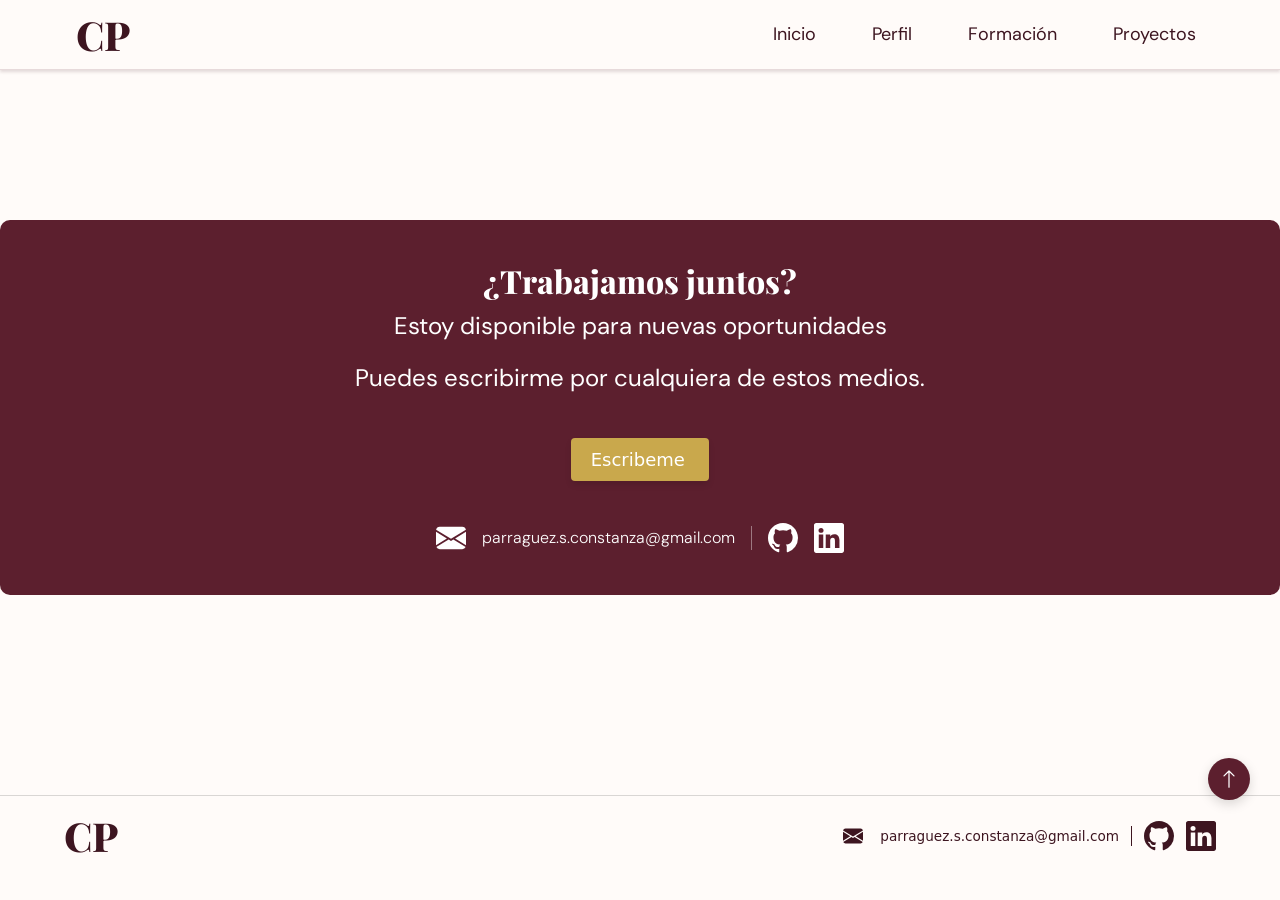
==== formacion.html @ 946367bc "sobre mi" ====
<!DOCTYPE html>
<html lang="es">
<head>
    <meta charset="UTF-8">
    <meta name="viewport" content="width=device-width, initial-scale=1.0">
    <title>Portafolio-CP</title>
    <link href="https://cdn.jsdelivr.net/npm/bootstrap@5.3.8/dist/css/bootstrap.min.css" rel="stylesheet" integrity="sha384-sRIl4kxILFvY47J16cr9ZwB07vP4J8+LH7qKQnuqkuIAvNWLzeN8tE5YBujZqJLB" crossorigin="anonymous">
    <link rel="preconnect" href="https://fonts.googleapis.com">
    <link rel="preconnect" href="https://fonts.gstatic.com" crossorigin>
    <link href="https://fonts.googleapis.com/css2?family=DM+Sans:ital,opsz,wght@0,9..40,100..1000;1,9..40,100..1000&family=Playfair+Display:ital,wght@0,400..900;1,400..900&display=swap" rel="stylesheet">
    <link rel="stylesheet" href="assets/scss/mi-estilo.css">
</head>
<body>
    <header>
        <nav class="navbar navbar-expand-lg">
            <div class="container-fluid">
                <a class="navbar-brand logo" href="#">CP</a>
                <button class="navbar-toggler" type="button" data-bs-toggle="collapse" data-bs-target="#navbarNav" aria-controls="navbarNav" aria-expanded="false" aria-label="Toggle navigation">
                <span class="navbar-toggler-icon"></span>
                </button>
                <div class="collapse navbar-collapse" id="navbarNav">
                <ul class="navbar-nav ms-auto">
                    <li class="nav-item">
                    <a class="nav-link active" aria-current="page" href="index.html">Inicio</a>
                    </li>
                    <li class="nav-item">
                    <a class="nav-link" href="perfil.html">Perfil</a>
                    </li>
                    <li class="nav-item">
                    <a class="nav-link" href="formacion.html">Formación</a>
                    </li>
                    <li class="nav-item">
                    <a class="nav-link"  href="proyectos.html" >Proyectos</a>
                    </li>
                </ul>
                </div>
            </div>
            </nav>
    </header>
    <body>
        <div class="contendor-contacto diferente-contenido ">
            <h2>¿Trabajamos juntos?</h2>
            <p>Estoy disponible para nuevas oportunidades</p>
            <p>Puedes escribirme por cualquiera de estos medios.</p>
            <div class="d-flex justify-content-center titulo-contenido">
                <button class="btn-contacto">
                            Escribeme
                    <div class="btn-particulas__container"></div>
                </button>
            </div>
            <div class="info-contacto titulo-contenido">
                <svg xmlns="http://www.w3.org/2000/svg" width="30" height="30" fill="currentColor" class="bi bi-envelope-fill" viewBox="0 0 16 16">
                    <path d="M.05 3.555A2 2 0 0 1 2 2h12a2 2 0 0 1 1.95 1.555L8 8.414zM0 4.697v7.104l5.803-3.558zM6.761 8.83l-6.57 4.027A2 2 0 0 0 2 14h12a2 2 0 0 0 1.808-1.144l-6.57-4.027L8 9.586zm3.436-.586L16 11.801V4.697z"/>
                </svg>
                <p>parraguez.s.constanza@gmail.com</p>
                <div class="separador"></div>
                <svg xmlns="http://www.w3.org/2000/svg" width="30" height="30" fill="currentColor" class="bi bi-github" viewBox="0 0 16 16">
                    <path d="M8 0C3.58 0 0 3.58 0 8c0 3.54 2.29 6.53 5.47 7.59.4.07.55-.17.55-.38 0-.19-.01-.82-.01-1.49-2.01.37-2.53-.49-2.69-.94-.09-.23-.48-.94-.82-1.13-.28-.15-.68-.52-.01-.53.63-.01 1.08.58 1.23.82.72 1.21 1.87.87 2.33.66.07-.52.28-.87.51-1.07-1.78-.2-3.64-.89-3.64-3.95 0-.87.31-1.59.82-2.15-.08-.2-.36-1.02.08-2.12 0 0 .67-.21 2.2.82.64-.18 1.32-.27 2-.27s1.36.09 2 .27c1.53-1.04 2.2-.82 2.2-.82.44 1.1.16 1.92.08 2.12.51.56.82 1.27.82 2.15 0 3.07-1.87 3.75-3.65 3.95.29.25.54.73.54 1.48 0 1.07-.01 1.93-.01 2.2 0 .21.15.46.55.38A8.01 8.01 0 0 0 16 8c0-4.42-3.58-8-8-8"/>
                </svg>
                <svg xmlns="http://www.w3.org/2000/svg" width="30" height="30" fill="currentColor" class="bi bi-linkedin" viewBox="0 0 16 16">
                    <path d="M0 1.146C0 .513.526 0 1.175 0h13.65C15.474 0 16 .513 16 1.146v13.708c0 .633-.526 1.146-1.175 1.146H1.175C.526 16 0 15.487 0 14.854zm4.943 12.248V6.169H2.542v7.225zm-1.2-8.212c.837 0 1.358-.554 1.358-1.248-.015-.709-.52-1.248-1.342-1.248S2.4 3.226 2.4 3.934c0 .694.521 1.248 1.327 1.248zm4.908 8.212V9.359c0-.216.016-.432.08-.586.173-.431.568-.878 1.232-.878.869 0 1.216.662 1.216 1.634v3.865h2.401V9.25c0-2.22-1.184-3.252-2.764-3.252-1.274 0-1.845.7-2.165 1.193v.025h-.016l.016-.025V6.169h-2.4c.03.678 0 7.225 0 7.225z"/>
                </svg>
            </div>
         </div>
    </body>
    <footer class="footer separador-footer">
        <div class="footer-inner">
            <span class="footer-logo">CP</span>
            <div class="footer-contacto">
                <svg xmlns="http://www.w3.org/2000/svg" width="30" height="20" fill="currentColor" class="bi bi-envelope-fill" viewBox="0 0 16 16">
                    <path d="M.05 3.555A2 2 0 0 1 2 2h12a2 2 0 0 1 1.95 1.555L8 8.414zM0 4.697v7.104l5.803-3.558zM6.761 8.83l-6.57 4.027A2 2 0 0 0 2 14h12a2 2 0 0 0 1.808-1.144l-6.57-4.027L8 9.586zm3.436-.586L16 11.801V4.697z"/>
                </svg>
                <span>parraguez.s.constanza@gmail.com</span>

                <div class="separador"></div>

                <svg xmlns="http://www.w3.org/2000/svg" width="30" height="30" fill="currentColor" class="bi bi-github" viewBox="0 0 16 16">
                    <path d="M8 0C3.58 0 0 3.58 0 8c0 3.54 2.29 6.53 5.47 7.59.4.07.55-.17.55-.38 0-.19-.01-.82-.01-1.49-2.01.37-2.53-.49-2.69-.94-.09-.23-.48-.94-.82-1.13-.28-.15-.68-.52-.01-.53.63-.01 1.08.58 1.23.82.72 1.21 1.87.87 2.33.66.07-.52.28-.87.51-1.07-1.78-.2-3.64-.89-3.64-3.95 0-.87.31-1.59.82-2.15-.08-.2-.36-1.02.08-2.12 0 0 .67-.21 2.2.82.64-.18 1.32-.27 2-.27s1.36.09 2 .27c1.53-1.04 2.2-.82 2.2-.82.44 1.1.16 1.92.08 2.12.51.56.82 1.27.82 2.15 0 3.07-1.87 3.75-3.65 3.95.29.25.54.73.54 1.48 0 1.07-.01 1.93-.01 2.2 0 .21.15.46.55.38A8.01 8.01 0 0 0 16 8c0-4.42-3.58-8-8-8"/>
                </svg>
                <svg xmlns="http://www.w3.org/2000/svg" width="30" height="30" fill="currentColor" class="bi bi-linkedin" viewBox="0 0 16 16">
                    <path d="M0 1.146C0 .513.526 0 1.175 0h13.65C15.474 0 16 .513 16 1.146v13.708c0 .633-.526 1.146-1.175 1.146H1.175C.526 16 0 15.487 0 14.854zm4.943 12.248V6.169H2.542v7.225zm-1.2-8.212c.837 0 1.358-.554 1.358-1.248-.015-.709-.52-1.248-1.342-1.248S2.4 3.226 2.4 3.934c0 .694.521 1.248 1.327 1.248zm4.908 8.212V9.359c0-.216.016-.432.08-.586.173-.431.568-.878 1.232-.878.869 0 1.216.662 1.216 1.634v3.865h2.401V9.25c0-2.22-1.184-3.252-2.764-3.252-1.274 0-1.845.7-2.165 1.193v.025h-.016l.016-.025V6.169h-2.4c.03.678 0 7.225 0 7.225z"/>
                </svg>
            </div>
        </div>
    </footer>

    <!-- Botón volver arriba -->
    <button class="btn-top" onclick="window.scrollTo({ top: 0, behavior: 'smooth' })">
    <svg xmlns="http://www.w3.org/2000/svg" width="20" height="20" fill="currentColor" viewBox="0 0 16 16">
        <path fill-rule="evenodd" d="M8 15a.5.5 0 0 0 .5-.5V2.707l3.146 3.147a.5.5 0 0 0 .708-.708l-4-4a.5.5 0 0 0-.708 0l-4 4a.5.5 0 1 0 .708.708L7.5 2.707V14.5a.5.5 0 0 0 .5.5"/>
    </svg>
    </button>

    <script src="https://cdn.jsdelivr.net/npm/bootstrap@5.3.8/dist/js/bootstrap.bundle.min.js" integrity="sha384-FKyoEForCGlyvwx9Hj09JcYn3nv7wiPVlz7YYwJrWVcXK/BmnVDxM+D2scQbITxI" crossorigin="anonymous"></script>
    <script src="assets/js/script.js"></script>
</body>
</html>
---- assets/scss/mi-estilo.css ----
@charset "UTF-8";
body h1 {
  font-family: "Playfair Display", serif;
  font-size: 3rem;
  font-weight: 800;
}
body h2 {
  font-family: "Playfair Display", serif;
  font-size: 2rem;
  font-weight: 800;
  color: #0F0508;
}
body h3 {
  font-family: "Playfair Display", serif;
  font-size: 1.5rem;
  font-weight: 700;
  color: #0F0508;
}
body h4 {
  font-family: "Playfair Display", serif;
}
body p {
  font-family: "DM Sans", sans-serif;
  font-size: 1.25rem;
}

.banner {
  position: relative;
  display: block;
  text-align: center;
  color: #ffffff;
}
.banner #particles-js {
  position: absolute;
  width: 100%;
  height: 100%;
  top: 0;
  left: 0;
  background-color: #7B2D3E;
  background-image: url("https://photos-1.dropbox.com/t/2/AAASMutjwTgvYviXGEbHTehWuZUw3AwZ26GBMXFl77QvdQ/12/48457171/jpeg/32x32/1/_/1/2/EstilismoPortada-OK-1800x916.jpg/EMTeyMMEGNaBDCACKAI/LKkJ_TXo8iVpcCsX4gg6ONkUptujcBWaMJ8uDo1VPYA?size=2048x1536&size_mode=3");
  background-repeat: no-repeat;
  background-size: 80%;
  background-position: 50% 50%;
  z-index: 0;
}
.banner .banner-content {
  position: relative;
  z-index: 1;
  padding: 90px 0;
}
.banner .banner-content .bajada-de-titulo {
  font-size: 36px;
}

ul, li {
  list-style: none;
}

.flow_banner {
  display: flex;
  overflow: hidden;
  margin: 0 auto;
  background: #5C1F2E;
}
.flow_banner .list {
  display: flex;
  align-items: center;
  height: 45px;
  margin: 0;
  padding: 0;
}
.flow_banner .list > li {
  white-space: nowrap;
  color: #fff;
  padding: 0 75px;
  margin: 0;
  line-height: 1;
  display: flex;
  align-items: center;
  font-size: 18px;
  font-family: "DM Sans", sans-serif;
  font-weight: 500;
}

@keyframes flowRolling {
  0% {
    transform: translateX(0);
  }
  100% {
    transform: translateX(-100%);
  }
}
@media (max-width: 1280px) {
  .flow_banner .list > li {
    font-size: 16px;
    padding: 10px;
  }
}
@media (max-width: 767px) {
  .flow_banner .list > li {
    font-size: 14px;
    padding: 5px;
  }
}
.botones-banner {
  display: flex;
  justify-content: center;
  gap: 16px;
}
.botones-banner .btn-solido {
  background-color: #C9A84C;
  color: #3D1520;
  font-family: "DM Sans", sans-serif;
  font-size: 18px;
  font-weight: 500;
  border-radius: 4px;
  padding: 8px 20px;
  border: none;
}
.botones-banner .btn-outline {
  background-color: transparent;
  color: #EDD9A3;
  font-family: "DM Sans", sans-serif;
  font-size: 18px;
  font-weight: 500;
  border-radius: 4px;
  padding: 8px 20px;
  border: 2px solid #EDD9A3;
}

.info-banner {
  display: flex;
  justify-content: center;
  gap: 20px;
  margin-top: 45px;
}

.margen {
  margin: 0 auto;
  width: 90%;
}

.proyecto-destacado {
  margin: 0 auto;
  width: 90%;
}
.proyecto-destacado .laptop-wrapper {
  position: relative;
  width: 100%;
}
.proyecto-destacado .laptop-wrapper .laptop-img {
  width: 100%;
  display: block;
}
.proyecto-destacado .laptop-wrapper .proyecto-img {
  position: absolute;
  top: 10%;
  left: 14%;
  width: 75%;
  height: 80%;
  -o-object-fit: cover;
     object-fit: cover;
  -o-object-position: top;
     object-position: top;
}

.tecno-tags-home {
  display: flex;
  flex-wrap: wrap;
  gap: 10px;
  margin-top: 16px;
}
.tecno-tags-home .tag {
  padding: 5px 10px;
  border-radius: 10px;
  background: #E1C8BA;
  color: #000000;
  font-size: 16px;
  font-family: "DM Sans", sans-serif;
  font-weight: 400;
}

.timeline-cards {
  display: flex;
  gap: 24px;
}

.timeline-cards {
  display: flex;
  gap: 10px;
}

.timeline-card {
  position: relative;
  flex: 1;
  border-radius: 12px;
  overflow: hidden;
  cursor: pointer;
  min-height: 300px;
}
.timeline-card img {
  position: absolute;
  inset: 0;
  width: 100%;
  height: 100%;
  -o-object-fit: cover;
     object-fit: cover;
  -o-object-position: top;
     object-position: top;
  transition: transform 0.4s ease;
}
.timeline-card::before {
  content: "";
  position: absolute;
  inset: 0;
  background: rgba(0, 0, 0, 0.79);
  transition: background 0.4s ease;
  z-index: 1;
}
.timeline-card .card-contenido {
  position: absolute;
  inset: 0;
  z-index: 2;
  color: #fff;
  display: flex;
  flex-direction: column;
  align-items: center;
  justify-content: center;
  padding: 20px;
  text-align: center;
}
.timeline-card .card-contenido h3 {
  font-size: 28px;
  color: #fff !important;
  margin: 0 0 8px;
  opacity: 1;
  transform: translateY(0);
  transition: opacity 0.4s ease, transform 0.4s ease;
}
.timeline-card .card-contenido p {
  font-size: 16px;
  opacity: 0;
  transform: translateY(10px);
  transition: opacity 0.4s ease 0.1s, transform 0.4s ease 0.1s;
  margin: 0;
}
.timeline-card .card-año {
  position: absolute;
  z-index: 2;
  font-size: 32px;
  font-weight: 600;
  color: #fff;
  bottom: 20px;
  left: 20px;
  transition: all 0.4s ease;
}
.timeline-card:hover img {
  transform: scale(1.05);
}
.timeline-card:hover::before {
  background: linear-gradient(to top, rgba(0, 0, 0, 0.85) 30%, rgba(0, 0, 0, 0.4) 50%, rgba(0, 0, 0, 0.1) 100%);
}
.timeline-card:hover .card-año {
  bottom: auto;
  top: 16px;
  right: 20px;
  left: auto;
  font-size: 2.5rem;
}
.timeline-card:hover .card-contenido {
  justify-content: flex-end;
  align-items: flex-start;
  text-align: left;
  padding-bottom: 20px;
}
.timeline-card:hover .card-contenido h3 {
  opacity: 1;
  transform: translateY(0);
}
.timeline-card:hover .card-contenido p {
  opacity: 1;
  transform: translateY(0);
}

.timeline-flecha {
  display: flex;
  align-items: center;
  font-size: 3rem;
  color: #5C1F2E;
  flex-shrink: 0;
}

.contendor-contacto {
  background-color: #5C1F2E;
  display: block;
  justify-content: center;
  text-align: center;
  color: #fff !important;
  padding: 42px 0;
  border-radius: 10px;
}
.contendor-contacto h2 {
  color: #fff !important;
}
.contendor-contacto p {
  font-size: 24px;
}
.contendor-contacto .info-contacto {
  display: flex;
  justify-content: center;
  align-items: center;
  gap: 16px;
}
.contendor-contacto .info-contacto p {
  font-size: 16px;
  font-weight: 300;
  margin: 0;
}
.contendor-contacto .info-contacto svg {
  cursor: pointer;
  transition: opacity 0.2s ease;
}
.contendor-contacto .info-contacto svg:hover {
  opacity: 0.7;
}
.contendor-contacto .info-contacto .separador {
  width: 1px;
  height: 24px;
  background-color: rgba(255, 255, 255, 0.4);
}

.foto-perfil {
  width: 100%;
  max-width: 303px;
  height: auto;
  aspect-ratio: 303/404;
  -o-object-fit: cover;
     object-fit: cover;
  -o-object-position: center;
     object-position: center;
  border-radius: 6px;
  box-shadow: 0 4px 12px rgba(61, 21, 32, 0.25);
  margin-left: 35px;
}

.iconos {
  display: flex;
  justify-content: center;
  align-items: center;
  margin-top: 10px;
  gap: 25px;
}

body {
  padding: 0;
  box-sizing: border-box;
  margin: 0;
  background-color: #FFFBF9;
}

.diferente-contenido {
  margin-top: 9.375rem;
}

.mismo-contenido {
  margin-top: 3.75rem;
}

.titulo-contenido {
  margin-top: 2.625rem;
}

.separador-navbar {
  margin-top: 6.25rem;
}

.separador-footer {
  margin-top: 12.5rem;
}

header {
  margin: 0;
  width: 100%;
}
header .navbar {
  height: 70px;
  border-bottom: 0.5px solid rgba(92, 31, 46, 0.15);
  padding: 0 5%;
  box-shadow: 0 2px 3px rgba(61, 21, 32, 0.15);
}
header .navbar .navbar-nav {
  gap: 40px;
  background-color: #FFFBF9;
}
header .navbar .navbar-nav .nav-link {
  font-family: "DM Sans", sans-serif;
  font-size: 18px;
  font-weight: 400;
  color: #3D1520;
}

.logo {
  font-family: "Playfair Display", serif;
  font-size: 2.5rem;
  font-weight: 800;
  color: #3D1520;
}

.btn-particulas {
  font-size: 18px;
  font-weight: 500;
  border: none;
  cursor: pointer;
  padding: 8px 20px;
  display: flex;
  align-items: center;
  gap: 0.25em;
  white-space: nowrap;
  border-radius: 4px;
  background-color: #7B2D3E;
  color: #ffffff;
  position: relative;
  overflow: hidden;
  box-shadow: 0 4px 6px rgba(0, 0, 0, 0.1);
  transition: background-color 0.25s, transform 0.25s;
}
.btn-particulas:hover, .btn-particulas:focus {
  background-color: #C9A84C;
  color: #3D1520;
  font-weight: 600;
  transform: scale(1.05);
}
.btn-particulas .btn-particulas__particle {
  position: absolute;
  width: 3px;
  height: 3px;
  background-color: #fff;
  border-radius: 50%;
  opacity: 0;
  animation: btnParticulasAnim 1s linear infinite;
}
.btn-particulas:hover .btn-particulas__particle, .btn-particulas:focus .btn-particulas__particle {
  animation-play-state: running;
}

.btn-contacto {
  font-size: 18px;
  font-weight: 500;
  border: none;
  cursor: pointer;
  padding: 8px 20px;
  display: flex;
  align-items: center;
  gap: 0.25em;
  white-space: nowrap;
  border-radius: 4px;
  background-color: #C9A84C;
  color: #ffffff;
  position: relative;
  overflow: hidden;
  box-shadow: 0 4px 6px rgba(0, 0, 0, 0.1);
  transition: background-color 0.25s, transform 0.25s;
}
.btn-contacto:hover, .btn-contacto:focus {
  background-color: #7B2D3E;
  color: #3D1520;
  font-weight: 600;
  transform: scale(1.05);
}
.btn-contacto .btn-particulas__particle {
  position: absolute;
  width: 3px;
  height: 3px;
  background-color: #fff;
  border-radius: 50%;
  opacity: 0;
  animation: btnParticulasAnim 1s linear infinite;
}
.btn-contacto:hover .btn-particulas__particle, .btn-contacto:focus .btn-particulas__particle {
  animation-play-state: running;
}

@keyframes btnParticulasAnim {
  0% {
    transform: scale(0);
    opacity: 1;
  }
  100% {
    transform: scale(1.5);
    opacity: 0;
  }
}
.footer {
  border-top: 1px solid rgba(0, 0, 0, 0.15);
  padding: 10px 5%;
}
.footer .footer-inner {
  display: flex;
  justify-content: space-between;
  align-items: center;
}
.footer .footer-logo {
  font-family: "Playfair Display", serif;
  font-size: 2.5rem;
  font-weight: 800;
  color: #3D1520;
}
.footer .footer-contacto {
  display: flex;
  align-items: center;
  gap: 12px;
  font-size: 0.85rem;
  color: #3D1520;
}
.footer .footer-contacto .separador {
  width: 1px;
  height: 20px;
  background-color: #3D1520;
}
.footer .footer-contacto svg {
  cursor: pointer;
  transition: opacity 0.2s ease;
}
.footer .footer-contacto svg:hover {
  opacity: 0.6;
}

.btn-top {
  position: fixed;
  bottom: 100px;
  right: 30px;
  width: 42px;
  height: 42px;
  border-radius: 50%;
  border: none;
  background-color: #5C1F2E;
  color: #fff;
  display: flex;
  align-items: center;
  justify-content: center;
  cursor: pointer;
  box-shadow: 0 4px 12px rgba(0, 0, 0, 0.15);
  transition: transform 0.2s ease, opacity 0.2s ease;
}
.btn-top:hover {
  transform: translateY(-3px);
  opacity: 0.85;
}/*# sourceMappingURL=mi-estilo.css.map */
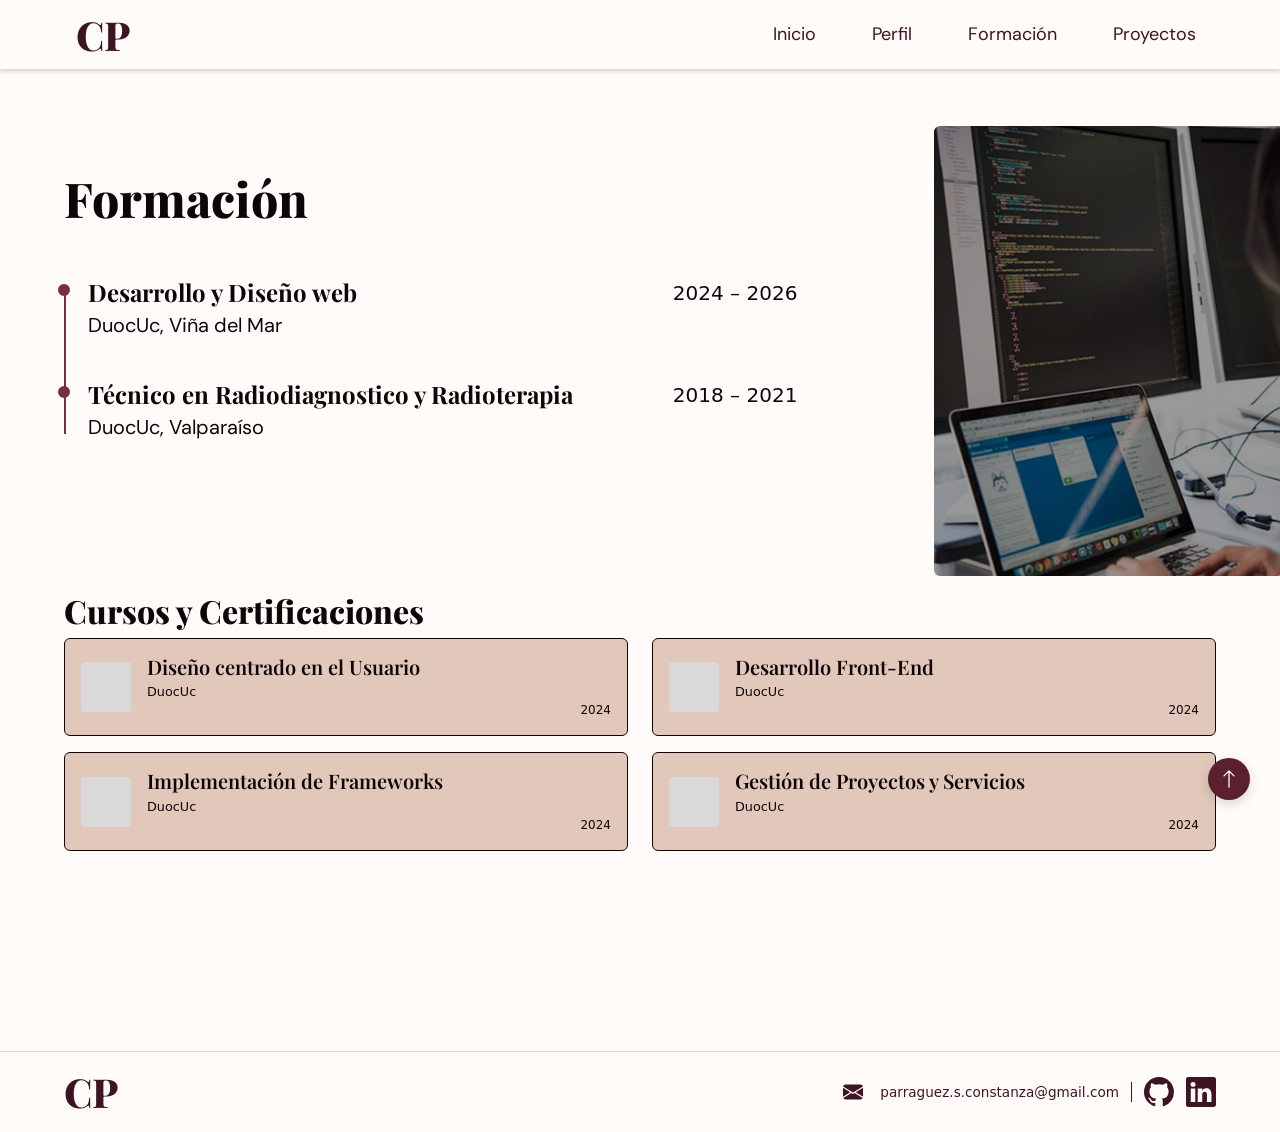
==== commit bd5661b4: "formacion" ====
--- a/formacion.html
+++ b/formacion.html
@@ -38,30 +38,94 @@
             </nav>
     </header>
     <body>
-        <div class="contendor-contacto diferente-contenido ">
-            <h2>¿Trabajamos juntos?</h2>
-            <p>Estoy disponible para nuevas oportunidades</p>
-            <p>Puedes escribirme por cualquiera de estos medios.</p>
-            <div class="d-flex justify-content-center titulo-contenido">
-                <button class="btn-contacto">
-                            Escribeme
-                    <div class="btn-particulas__container"></div>
-                </button>
+        <div class="formacion margen">
+            <h1 class="separador-navbar">Formación</h1>
+            <div class="trayectoria">
+                <div class="row ">
+                    <div class="col-7">
+                        <div class="timeline titulo-contenido">
+                            <div class="timeline__item">
+                                <span class="timeline__dot"></span>
+                                <div class="timeline__info">
+                                    <div class="timeline__left">
+                                        <h3>Desarrollo y Diseño web</h3>
+                                        <p>DuocUc, Viña del Mar</p>
+                                    </div>
+                                    <div class="col-1">
+                                        <span class="timeline__fecha">2024 – 2026</span>
+                                    </div>
+                                    
+                                </div>
+                            </div>
+                            <div class="timeline__item">
+                                <span class="timeline__dot"></span>
+                                <div class="timeline__info">
+                                    <div class="timeline__left">
+                                        <h3>Técnico en Radiodiagnostico y Radioterapia</h3>
+                                        <p>DuocUc, Valparaíso</p>
+                                    </div>
+                                    <div class="col-1">
+                                        <span class="timeline__fecha">2018 – 2021</span>
+                                    </div>
+                                    
+                                </div>
+                            </div>
+                        </div>
+                    </div>
+                    <div class="col-3">
+                        <img src="assets/img/formacion.png" alt="Formación">
+                    </div>
+                </div>
             </div>
-            <div class="info-contacto titulo-contenido">
-                <svg xmlns="http://www.w3.org/2000/svg" width="30" height="30" fill="currentColor" class="bi bi-envelope-fill" viewBox="0 0 16 16">
-                    <path d="M.05 3.555A2 2 0 0 1 2 2h12a2 2 0 0 1 1.95 1.555L8 8.414zM0 4.697v7.104l5.803-3.558zM6.761 8.83l-6.57 4.027A2 2 0 0 0 2 14h12a2 2 0 0 0 1.808-1.144l-6.57-4.027L8 9.586zm3.436-.586L16 11.801V4.697z"/>
-                </svg>
-                <p>parraguez.s.constanza@gmail.com</p>
-                <div class="separador"></div>
-                <svg xmlns="http://www.w3.org/2000/svg" width="30" height="30" fill="currentColor" class="bi bi-github" viewBox="0 0 16 16">
-                    <path d="M8 0C3.58 0 0 3.58 0 8c0 3.54 2.29 6.53 5.47 7.59.4.07.55-.17.55-.38 0-.19-.01-.82-.01-1.49-2.01.37-2.53-.49-2.69-.94-.09-.23-.48-.94-.82-1.13-.28-.15-.68-.52-.01-.53.63-.01 1.08.58 1.23.82.72 1.21 1.87.87 2.33.66.07-.52.28-.87.51-1.07-1.78-.2-3.64-.89-3.64-3.95 0-.87.31-1.59.82-2.15-.08-.2-.36-1.02.08-2.12 0 0 .67-.21 2.2.82.64-.18 1.32-.27 2-.27s1.36.09 2 .27c1.53-1.04 2.2-.82 2.2-.82.44 1.1.16 1.92.08 2.12.51.56.82 1.27.82 2.15 0 3.07-1.87 3.75-3.65 3.95.29.25.54.73.54 1.48 0 1.07-.01 1.93-.01 2.2 0 .21.15.46.55.38A8.01 8.01 0 0 0 16 8c0-4.42-3.58-8-8-8"/>
-                </svg>
-                <svg xmlns="http://www.w3.org/2000/svg" width="30" height="30" fill="currentColor" class="bi bi-linkedin" viewBox="0 0 16 16">
-                    <path d="M0 1.146C0 .513.526 0 1.175 0h13.65C15.474 0 16 .513 16 1.146v13.708c0 .633-.526 1.146-1.175 1.146H1.175C.526 16 0 15.487 0 14.854zm4.943 12.248V6.169H2.542v7.225zm-1.2-8.212c.837 0 1.358-.554 1.358-1.248-.015-.709-.52-1.248-1.342-1.248S2.4 3.226 2.4 3.934c0 .694.521 1.248 1.327 1.248zm4.908 8.212V9.359c0-.216.016-.432.08-.586.173-.431.568-.878 1.232-.878.869 0 1.216.662 1.216 1.634v3.865h2.401V9.25c0-2.22-1.184-3.252-2.764-3.252-1.274 0-1.845.7-2.165 1.193v.025h-.016l.016-.025V6.169h-2.4c.03.678 0 7.225 0 7.225z"/>
-                </svg>
+
+            <div class="cursos diferente-contenido">
+                <h2>Cursos y Certificaciones</h2>
+                <div class="row">
+                    <div class="col-md-6">
+                        <div class="curso-card">
+                            <div class="curso-card__img"></div>
+                            <div class="curso-card__info">
+                                <h4>Diseño centrado en el Usuario</h4>
+                                <span class="curso-card__inst">DuocUc</span>
+                                <span class="curso-card__anio">2024</span>
+                            </div>
+                        </div>
+                    </div>
+                    <div class="col-md-6">
+                        <div class="curso-card">
+                            <div class="curso-card__img"></div>
+                            <div class="curso-card__info">
+                                <h4>Desarrollo Front-End</h4>
+                                <span class="curso-card__inst">DuocUc</span>
+                                <span class="curso-card__anio">2024</span>
+                            </div>
+                        </div>
+                    </div>
+                </div>
+                <div class="row">
+                    <div class="col-md-6">
+                        <div class="curso-card">
+                            <div class="curso-card__img"></div>
+                            <div class="curso-card__info">
+                                <h4>Implementación de Frameworks</h4>
+                                <span class="curso-card__inst">DuocUc</span>
+                                <span class="curso-card__anio">2024</span>
+                            </div>
+                        </div>
+                    </div>
+                    <div class="col-md-6">
+                        <div class="curso-card">
+                            <div class="curso-card__img"></div>
+                                <div class="curso-card__info">
+                                    <h4>Gestión de Proyectos y Servicios</h4>
+                                    <span class="curso-card__inst">DuocUc</span>
+                                    <span class="curso-card__anio">2024</span>
+                                </div>
+                        </div>
+                    </div>
+                </div>
             </div>
-         </div>
+        </div>
     </body>
     <footer class="footer separador-footer">
         <div class="footer-inner">
--- a/assets/scss/mi-estilo.css
+++ b/assets/scss/mi-estilo.css
@@ -3,6 +3,7 @@
   font-family: "Playfair Display", serif;
   font-size: 3rem;
   font-weight: 800;
+  color: #0F0508;
 }
 body h2 {
   font-family: "Playfair Display", serif;
@@ -18,10 +19,14 @@
 }
 body h4 {
   font-family: "Playfair Display", serif;
+  font-size: 1.25rem;
+  font-weight: 600;
+  color: #0F0508;
 }
 body p {
   font-family: "DM Sans", sans-serif;
   font-size: 1.25rem;
+  color: #0F0508;
 }
 
 .banner {
@@ -50,6 +55,9 @@
 }
 .banner .banner-content .bajada-de-titulo {
   font-size: 36px;
+}
+.banner .banner-content h1, .banner .banner-content p {
+  color: #ffffff !important;
 }
 
 ul, li {
@@ -351,11 +359,285 @@
   gap: 25px;
 }
 
+.habilidades-caja {
+  width: 100%;
+  max-width: 401px;
+  height: 266px;
+  border: 1px solid #5C1F2E;
+  border-radius: 6px;
+  padding: 20px;
+  display: flex;
+  flex-direction: column;
+  gap: 16px;
+}
+.habilidades-caja h3 {
+  text-align: center;
+  margin: 0;
+}
+
+.habilidades-iconos {
+  display: flex;
+  flex-wrap: wrap;
+  gap: 16px;
+}
+
+.habilidades-item {
+  display: flex;
+  flex-direction: column;
+  align-items: center;
+  gap: 6px;
+}
+.habilidades-item img {
+  width: 40px;
+  height: 40px;
+  -o-object-fit: contain;
+     object-fit: contain;
+}
+.habilidades-item span {
+  font-size: 0.875rem;
+  text-align: center;
+  font-family: "DM Sans", sans-serif;
+  font-weight: 300;
+}
+
+.tags-habilidades-blandas {
+  position: relative;
+  height: 266px;
+  width: 100%;
+}
+
+.tag {
+  position: absolute;
+  padding: clamp(4px, 0.8vw, 5px) clamp(8px, 1.5vw, 10px);
+  border-radius: 10px;
+  background: #E1C8BA;
+  color: #000000;
+  font-size: clamp(12px, 1.2vw, 16px);
+  font-family: "DM Sans", sans-serif;
+  font-weight: 400;
+  white-space: nowrap;
+  animation: respirar 3s ease-in-out infinite;
+}
+
+.t1 {
+  top: 10%;
+  left: 0%;
+  animation-delay: 0s;
+}
+
+.t2 {
+  top: 10%;
+  left: 35%;
+  animation-delay: 0.4s;
+}
+
+.t3 {
+  top: 35%;
+  left: 25%;
+  animation-delay: 0.8s;
+}
+
+.t4 {
+  top: 30%;
+  left: 68%;
+  animation-delay: 1.2s;
+}
+
+.t5 {
+  top: 60%;
+  left: 0%;
+  animation-delay: 1.6s;
+}
+
+.t6 {
+  top: 65%;
+  left: 50%;
+  animation-delay: 2s;
+}
+
+.t7 {
+  top: 90%;
+  left: 30%;
+  animation-delay: 2.4s;
+}
+
+@media (max-width: 768px) {
+  .tags-contenedor {
+    height: auto;
+    display: flex;
+    flex-wrap: wrap;
+    gap: 10px;
+    padding: 16px;
+  }
+  .tag {
+    position: static;
+    font-size: 13px;
+  }
+}
+@keyframes respirar {
+  0%, 100% {
+    transform: scale(1);
+  }
+  50% {
+    transform: scale(1.06);
+  }
+}
+.timeline {
+  position: relative;
+  padding-left: 1.5rem;
+}
+.timeline::before {
+  content: "";
+  position: absolute;
+  left: 0;
+  top: 8px;
+  bottom: 8px;
+  width: 2px;
+  background-color: #7B2D3E;
+}
+.timeline__item {
+  position: relative;
+  margin-bottom: 2.5rem;
+}
+.timeline__item:last-child {
+  margin-bottom: 0;
+}
+.timeline__dot {
+  position: absolute;
+  left: -1.85rem;
+  top: 6px;
+  width: 12px;
+  height: 12px;
+  border-radius: 50%;
+  background-color: #7B2D3E;
+  border: 2px solid #7B2D3E;
+}
+.timeline__info {
+  display: flex;
+  justify-content: space-between;
+  align-items: flex-start;
+  gap: 1rem;
+}
+.timeline__left h3 {
+  margin: 0 0 0.2rem;
+}
+.timeline__left p {
+  margin: 0;
+}
+.timeline__fecha {
+  font-size: 1.25rem;
+  color: #0F0508;
+  white-space: nowrap;
+  padding-top: 2px;
+  font-weight: 500;
+}
+
+.trayectoria {
+  position: relative;
+}
+.trayectoria .col-9 {
+  position: relative;
+  z-index: 1;
+}
+.trayectoria .col-3 {
+  display: none;
+}
+@media (min-width: 768px) {
+  .trayectoria .col-3 {
+    display: block;
+    position: relative;
+    top: 0;
+    right: 0;
+    width: 100%;
+    height: 350px;
+    padding: 0;
+  }
+  .trayectoria .col-3 img {
+    width: 100%;
+    height: 100%;
+    -o-object-fit: cover;
+       object-fit: cover;
+    -o-object-position: center;
+       object-position: center;
+    border-radius: 6px;
+    display: block;
+  }
+}
+@media (min-width: 992px) {
+  .trayectoria .col-9 {
+    position: relative;
+    z-index: 1;
+  }
+  .trayectoria .col-3 {
+    position: absolute;
+    top: -110px;
+    right: -11%;
+    width: 409px;
+    height: auto;
+    padding: 0;
+  }
+  .trayectoria .col-3 img {
+    width: 350px;
+    height: 450px;
+    -o-object-fit: cover;
+       object-fit: cover;
+    -o-object-position: center;
+       object-position: center;
+    border-radius: 6px;
+    display: block;
+  }
+}
+
+.cursos .row {
+  margin-bottom: 1rem;
+}
+.cursos .row:last-child {
+  margin-bottom: 0;
+}
+
+.curso-card {
+  display: flex;
+  align-items: center;
+  gap: 1rem;
+  background-color: #E1C8BA;
+  border: 1px solid #0F0508;
+  border-radius: 6px;
+  padding: 1rem;
+  height: 100%;
+}
+.curso-card__img {
+  width: 50px;
+  height: 50px;
+  min-width: 50px;
+  background-color: #d9d9d9;
+  border-radius: 4px;
+}
+.curso-card__info {
+  display: flex;
+  flex-direction: column;
+  flex: 1;
+}
+.curso-card__info h4 {
+  margin: 0 0 0.2rem;
+}
+.curso-card__inst {
+  font-size: 0.8rem;
+  color: #0F0508;
+}
+.curso-card__anio {
+  font-size: 0.75rem;
+  color: #0F0508;
+  margin-top: auto;
+  text-align: right;
+  align-self: flex-end;
+}
+
 body {
   padding: 0;
   box-sizing: border-box;
   margin: 0;
   background-color: #FFFBF9;
+  overflow-x: hidden;
 }
 
 .diferente-contenido {
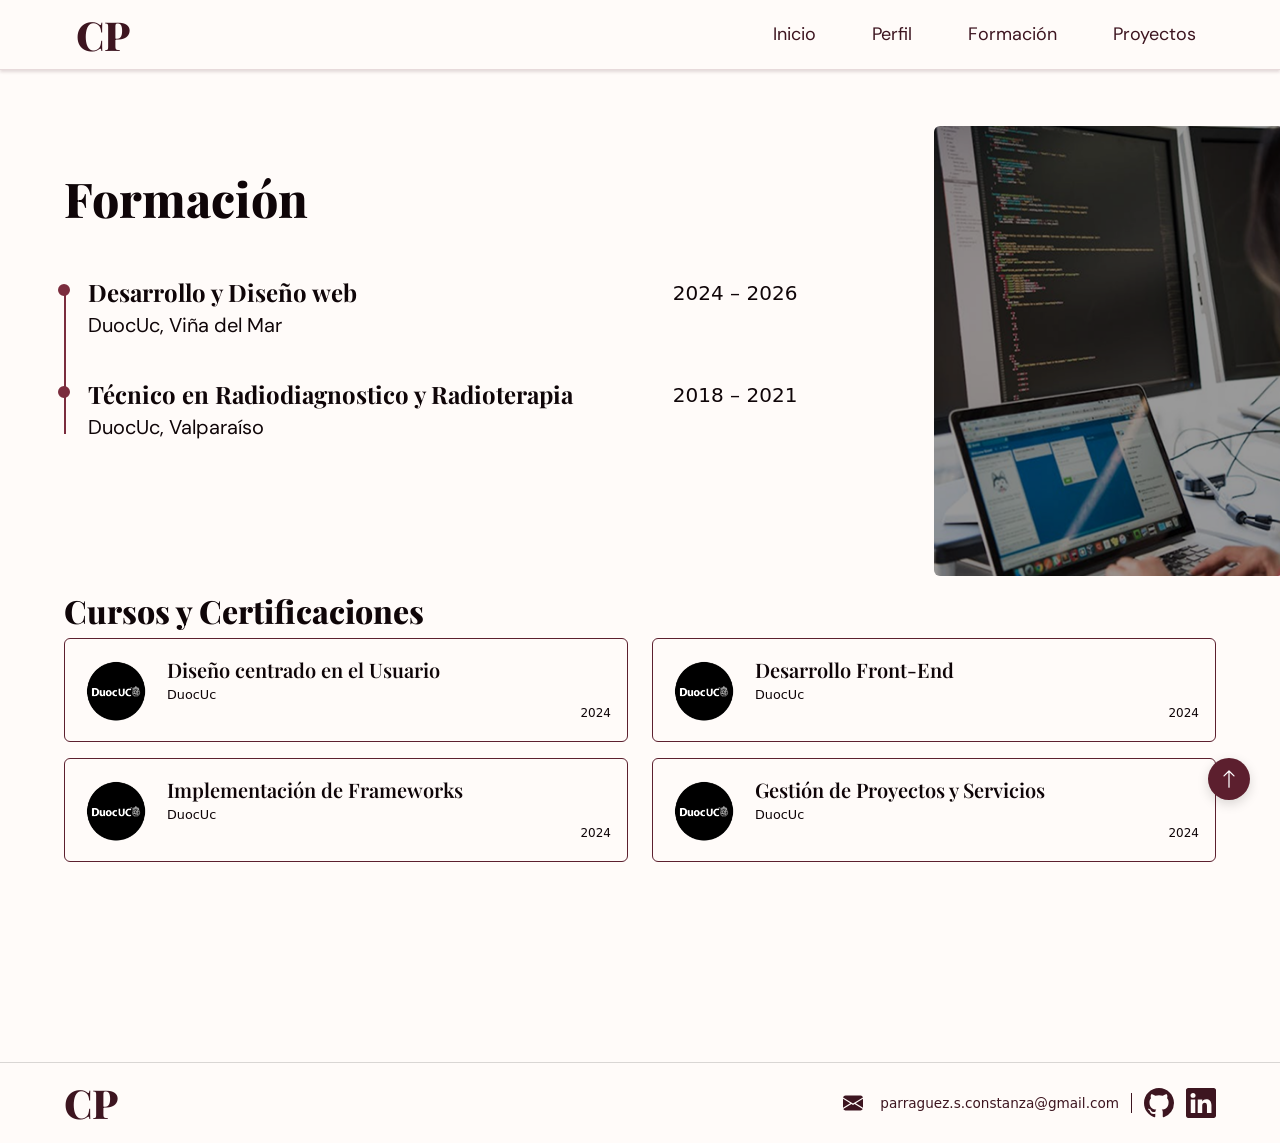
==== commit 9aafa6ba: "detalles" ====
--- a/formacion.html
+++ b/formacion.html
@@ -83,7 +83,9 @@
                 <div class="row">
                     <div class="col-md-6">
                         <div class="curso-card">
-                            <div class="curso-card__img"></div>
+                            <div class="curso-card__img">
+                                <img src="assets/img/duoc_fondo-gris.png" alt="">
+                            </div>
                             <div class="curso-card__info">
                                 <h4>Diseño centrado en el Usuario</h4>
                                 <span class="curso-card__inst">DuocUc</span>
@@ -93,7 +95,9 @@
                     </div>
                     <div class="col-md-6">
                         <div class="curso-card">
-                            <div class="curso-card__img"></div>
+                            <div class="curso-card__img">
+                                <img src="assets/img/duoc_fondo-gris.png" alt="">
+                            </div>
                             <div class="curso-card__info">
                                 <h4>Desarrollo Front-End</h4>
                                 <span class="curso-card__inst">DuocUc</span>
@@ -105,7 +109,9 @@
                 <div class="row">
                     <div class="col-md-6">
                         <div class="curso-card">
-                            <div class="curso-card__img"></div>
+                            <div class="curso-card__img">
+                                <img src="assets/img/duoc_fondo-gris.png" alt="">
+                            </div>
                             <div class="curso-card__info">
                                 <h4>Implementación de Frameworks</h4>
                                 <span class="curso-card__inst">DuocUc</span>
@@ -115,7 +121,9 @@
                     </div>
                     <div class="col-md-6">
                         <div class="curso-card">
-                            <div class="curso-card__img"></div>
+                            <div class="curso-card__img">
+                                <img src="assets/img/duoc_fondo-gris.png" alt="">
+                            </div>
                                 <div class="curso-card__info">
                                     <h4>Gestión de Proyectos y Servicios</h4>
                                     <span class="curso-card__inst">DuocUc</span>
--- a/assets/scss/mi-estilo.css
+++ b/assets/scss/mi-estilo.css
@@ -245,12 +245,13 @@
   transform: translateY(0);
   transition: opacity 0.4s ease, transform 0.4s ease;
 }
-.timeline-card .card-contenido p {
+.timeline-card .card-contenido .texto-tens, .timeline-card .card-contenido .texto-dev {
   font-size: 16px;
   opacity: 0;
   transform: translateY(10px);
   transition: opacity 0.4s ease 0.1s, transform 0.4s ease 0.1s;
   margin: 0;
+  color: #ffffff;
 }
 .timeline-card .card-año {
   position: absolute;
@@ -310,8 +311,9 @@
 .contendor-contacto h2 {
   color: #fff !important;
 }
-.contendor-contacto p {
+.contendor-contacto .texto-contacto {
   font-size: 24px;
+  color: #fff !important;
 }
 .contendor-contacto .info-contacto {
   display: flex;
@@ -406,7 +408,7 @@
   width: 100%;
 }
 
-.tag {
+.tag-hb {
   position: absolute;
   padding: clamp(4px, 0.8vw, 5px) clamp(8px, 1.5vw, 10px);
   border-radius: 10px;
@@ -599,18 +601,26 @@
   display: flex;
   align-items: center;
   gap: 1rem;
-  background-color: #E1C8BA;
-  border: 1px solid #0F0508;
+  border: 1px solid #5C1F2E;
   border-radius: 6px;
   padding: 1rem;
   height: 100%;
 }
 .curso-card__img {
-  width: 50px;
-  height: 50px;
+  width: 70px;
+  height: 70px;
   min-width: 50px;
-  background-color: #d9d9d9;
   border-radius: 4px;
+  overflow: hidden;
+}
+.curso-card__img img {
+  width: 100%;
+  height: 100%;
+  -o-object-fit: contain;
+     object-fit: contain;
+  -o-object-position: center;
+     object-position: center;
+  display: block;
 }
 .curso-card__info {
   display: flex;
@@ -630,6 +640,220 @@
   margin-top: auto;
   text-align: right;
   align-self: flex-end;
+}
+
+.proyectos-filtros {
+  display: flex;
+  flex-wrap: wrap;
+  gap: 0.5rem;
+  margin-bottom: 2rem;
+  justify-content: center;
+}
+.proyectos-filtros .filtro {
+  background: transparent;
+  border: none;
+  padding: 0.45rem 1.1rem;
+  border-radius: 6px;
+  font-family: "DM Sans", sans-serif;
+  font-size: 0.95rem;
+  color: #0F0508;
+  cursor: pointer;
+  transition: background 0.2s ease, color 0.2s ease;
+}
+.proyectos-filtros .filtro:hover {
+  background: rgba(123, 45, 62, 0.1);
+  color: #7B2D3E;
+}
+.proyectos-filtros .filtro.activo {
+  background: #7B2D3E;
+  color: #ffffff;
+}
+
+.proyectos .proyecto-card {
+  display: flex;
+  flex-direction: column;
+  gap: 0.75rem;
+}
+.proyectos .proyecto-imagen {
+  width: 100%;
+  border-radius: 6px;
+  overflow: hidden;
+}
+.proyectos .proyecto-imagen img {
+  width: 100%;
+  height: 260px;
+  -o-object-fit: cover;
+     object-fit: cover;
+  display: block;
+  transition: transform 0.4s ease;
+}
+.proyectos .proyecto-imagen img:hover {
+  transform: scale(1.02);
+}
+.proyectos .titulo-enlace {
+  display: flex;
+  justify-content: space-between;
+  padding: 0 0.25rem;
+}
+.proyectos .nombre-proyecto {
+  padding: 0;
+}
+.proyectos .nombre-proyecto span {
+  font-family: "DM Sans", sans-serif;
+  font-size: 1rem;
+  color: #0F0508;
+  font-weight: 300;
+}
+.proyectos .visitar-link {
+  font-family: "DM Sans", sans-serif;
+  font-size: 1rem;
+  color: #0F0508;
+  white-space: nowrap;
+  transition: color 0.2s;
+}
+.proyectos .visitar-link .flecha {
+  display: inline-block;
+  transition: transform 0.2s;
+}
+.proyectos .visitar-link:hover {
+  color: #7B2D3E;
+}
+.proyectos .visitar-link:hover .flecha {
+  transform: translate(2px, -2px);
+}
+
+.titulo-single {
+  display: flex;
+  justify-content: space-between;
+  align-items: flex-end;
+  margin-bottom: 1.5rem;
+}
+.titulo-single .nombre-proyecto-single span {
+  font-family: "DM Sans", sans-serif;
+  font-size: 0.85rem;
+  color: #7B2D3E;
+  text-transform: uppercase;
+  letter-spacing: 0.05em;
+}
+.titulo-single .botones-single {
+  display: flex;
+  gap: 0.75rem;
+}
+.titulo-single .botones-single a {
+  display: flex;
+  align-items: center;
+  gap: 0.4rem;
+  font-family: "DM Sans", sans-serif;
+  font-size: 0.9rem;
+  padding: 0.45rem 1.1rem;
+  border-radius: 6px;
+  text-decoration: none;
+  transition: background 0.2s, color 0.2s;
+}
+.titulo-single .botones-single .btn-single-codigo {
+  background: #7B2D3E;
+  color: #ffffff;
+}
+.titulo-single .botones-single .btn-single-codigo:hover {
+  background: #3D1520;
+}
+.titulo-single .botones-single .btn-single-visitar {
+  background: transparent;
+  color: #3D1520;
+  border: 1.5px solid #7B2D3E;
+}
+.titulo-single .botones-single .btn-single-visitar:hover {
+  border-color: #7B2D3E;
+  color: #7B2D3E;
+}
+
+.img-banner-single {
+  width: 100%;
+  border-radius: 8px;
+}
+
+.ficha-tecnica .ficha-tabla {
+  display: flex;
+  flex-direction: column;
+}
+.ficha-tecnica .ficha-fila {
+  display: flex;
+  justify-content: space-between;
+  align-items: center;
+  padding: 0.65rem 0;
+  border-bottom: 1px solid #5C1F2E;
+}
+.ficha-tecnica .ficha-fila .ficha-label {
+  font-family: "DM Sans", sans-serif;
+  font-size: 1rem;
+  font-weight: 400;
+  color: #0F0508;
+}
+.ficha-tecnica .ficha-fila .ficha-valor {
+  font-family: "DM Sans", sans-serif;
+  font-size: 1rem;
+  font-weight: 600;
+  color: #0F0508;
+  text-align: right;
+}
+
+.tecno-single .tecno-tags-single {
+  display: flex;
+  flex-wrap: wrap;
+  gap: 10px;
+  margin-top: 0.75rem;
+}
+.tecno-single .tecno-tags-single .tag {
+  padding: 5px 10px;
+  border-radius: 10px;
+  background: #E1C8BA;
+  color: #000000;
+  font-size: 16px;
+  font-family: "DM Sans", sans-serif;
+  font-weight: 400;
+}
+
+.contenido-single {
+  margin-top: 3rem;
+}
+.contenido-single .img-contenido-single {
+  width: 100%;
+  border-radius: 8px;
+  position: sticky;
+  top: 100px;
+}
+
+.bloque-single {
+  margin-bottom: 2rem;
+}
+
+.mas-proyectos .mas-proyecto-card {
+  text-decoration: none;
+  display: block;
+}
+.mas-proyectos .mas-proyecto-card .mas-proyecto-img {
+  border-radius: 8px;
+  overflow: hidden;
+}
+.mas-proyectos .mas-proyecto-card .mas-proyecto-img img {
+  width: 100%;
+  height: 220px;
+  -o-object-fit: cover;
+     object-fit: cover;
+  display: block;
+  transition: transform 0.4s ease;
+}
+.mas-proyectos .mas-proyecto-card .mas-proyecto-info {
+  margin-top: 0.75rem;
+}
+.mas-proyectos .mas-proyecto-card .mas-proyecto-info span {
+  font-family: "DM Sans", sans-serif;
+  font-size: 1rem;
+  color: #7B2D3E;
+  margin-top: 0 !important;
+}
+.mas-proyectos .mas-proyecto-card:hover .mas-proyecto-img img {
+  transform: scale(1.03);
 }
 
 body {
@@ -688,90 +912,62 @@
   color: #3D1520;
 }
 
-.btn-particulas {
+.btn-principal {
   font-size: 18px;
+  letter-spacing: 2px;
+  display: inline-block;
+  text-align: center;
   font-weight: 500;
-  border: none;
-  cursor: pointer;
-  padding: 8px 20px;
-  display: flex;
-  align-items: center;
-  gap: 0.25em;
-  white-space: nowrap;
+  padding: 10px 28px;
   border-radius: 4px;
+  position: relative;
   background-color: #7B2D3E;
-  color: #ffffff;
-  position: relative;
-  overflow: hidden;
-  box-shadow: 0 4px 6px rgba(0, 0, 0, 0.1);
-  transition: background-color 0.25s, transform 0.25s;
-}
-.btn-particulas:hover, .btn-particulas:focus {
+  color: #fff;
+  text-decoration: none;
+  box-shadow: inset 0 0 20px rgba(123, 45, 62, 0);
+  outline: 2px solid;
+  outline-color: rgba(123, 45, 62, 0.5);
+  outline-offset: 0px;
+  text-shadow: none;
+  transition: all 1250ms cubic-bezier(0.19, 1, 0.22, 1);
+}
+.btn-principal:hover, .btn-principal:focus {
+  box-shadow: inset 0 0 20px rgba(123, 45, 62, 0.5), 0 0 20px rgba(123, 45, 62, 0.2);
+  outline-color: rgba(123, 45, 62, 0);
+  outline-offset: 15px;
+  text-shadow: 1px 1px 2px rgba(201, 168, 76, 0.8);
   background-color: #C9A84C;
   color: #3D1520;
-  font-weight: 600;
-  transform: scale(1.05);
-}
-.btn-particulas .btn-particulas__particle {
-  position: absolute;
-  width: 3px;
-  height: 3px;
-  background-color: #fff;
-  border-radius: 50%;
-  opacity: 0;
-  animation: btnParticulasAnim 1s linear infinite;
-}
-.btn-particulas:hover .btn-particulas__particle, .btn-particulas:focus .btn-particulas__particle {
-  animation-play-state: running;
 }
 
 .btn-contacto {
   font-size: 18px;
+  letter-spacing: 2px;
+  display: inline-block;
+  text-align: center;
   font-weight: 500;
-  border: none;
-  cursor: pointer;
-  padding: 8px 20px;
-  display: flex;
-  align-items: center;
-  gap: 0.25em;
-  white-space: nowrap;
+  padding: 10px 28px;
   border-radius: 4px;
+  position: relative;
+  background-color: #7B2D3E;
+  color: #fff;
+  text-decoration: none;
+  box-shadow: inset 0 0 20px rgba(123, 45, 62, 0);
+  outline: 2px solid;
+  outline-color: rgba(123, 45, 62, 0.5);
+  outline-offset: 0px;
+  text-shadow: none;
+  transition: all 1250ms cubic-bezier(0.19, 1, 0.22, 1);
+}
+.btn-contacto:hover, .btn-contacto:focus {
+  box-shadow: inset 0 0 20px rgba(123, 45, 62, 0.5), 0 0 20px rgba(123, 45, 62, 0.2);
+  outline-color: rgba(123, 45, 62, 0);
+  outline-offset: 15px;
+  text-shadow: 1px 1px 2px rgba(201, 168, 76, 0.8);
   background-color: #C9A84C;
-  color: #ffffff;
-  position: relative;
-  overflow: hidden;
-  box-shadow: 0 4px 6px rgba(0, 0, 0, 0.1);
-  transition: background-color 0.25s, transform 0.25s;
-}
-.btn-contacto:hover, .btn-contacto:focus {
-  background-color: #7B2D3E;
   color: #3D1520;
-  font-weight: 600;
-  transform: scale(1.05);
-}
-.btn-contacto .btn-particulas__particle {
-  position: absolute;
-  width: 3px;
-  height: 3px;
-  background-color: #fff;
-  border-radius: 50%;
-  opacity: 0;
-  animation: btnParticulasAnim 1s linear infinite;
-}
-.btn-contacto:hover .btn-particulas__particle, .btn-contacto:focus .btn-particulas__particle {
-  animation-play-state: running;
-}
-
-@keyframes btnParticulasAnim {
-  0% {
-    transform: scale(0);
-    opacity: 1;
-  }
-  100% {
-    transform: scale(1.5);
-    opacity: 0;
-  }
-}
+}
+
 .footer {
   border-top: 1px solid rgba(0, 0, 0, 0.15);
   padding: 10px 5%;
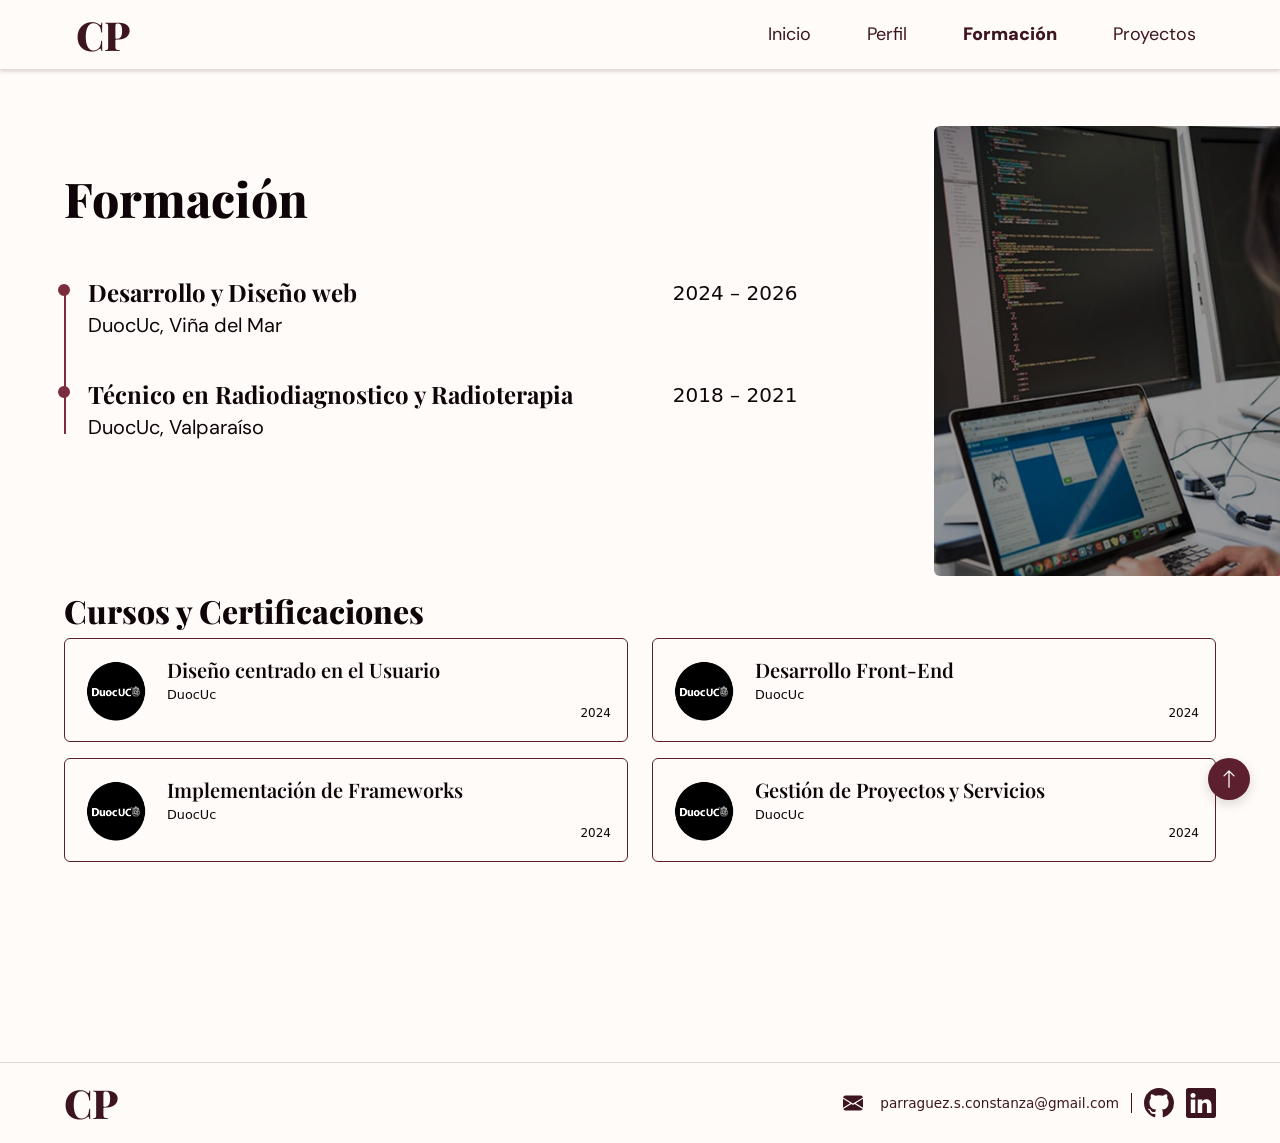
==== commit 1e76201d: "botones" ====
--- a/formacion.html
+++ b/formacion.html
@@ -21,13 +21,13 @@
                 <div class="collapse navbar-collapse" id="navbarNav">
                 <ul class="navbar-nav ms-auto">
                     <li class="nav-item">
-                    <a class="nav-link active" aria-current="page" href="index.html">Inicio</a>
+                    <a class="nav-link" aria-current="page" href="index.html">Inicio</a>
                     </li>
                     <li class="nav-item">
                     <a class="nav-link" href="perfil.html">Perfil</a>
                     </li>
                     <li class="nav-item">
-                    <a class="nav-link" href="formacion.html">Formación</a>
+                    <a class="nav-link active" href="formacion.html">Formación</a>
                     </li>
                     <li class="nav-item">
                     <a class="nav-link"  href="proyectos.html" >Proyectos</a>
--- a/assets/scss/mi-estilo.css
+++ b/assets/scss/mi-estilo.css
@@ -29,6 +29,74 @@
   color: #0F0508;
 }
 
+@keyframes criss-cross-left {
+  0% {
+    left: -20px;
+    width: 20px;
+    height: 20px;
+  }
+  50% {
+    left: 50%;
+    width: 20px;
+    height: 20px;
+  }
+  100% {
+    left: 50%;
+    width: 375px;
+    height: 375px;
+  }
+}
+@keyframes criss-cross-right {
+  0% {
+    right: -20px;
+    width: 20px;
+    height: 20px;
+  }
+  50% {
+    right: 50%;
+    width: 20px;
+    height: 20px;
+  }
+  100% {
+    right: 50%;
+    width: 375px;
+    height: 375px;
+  }
+}
+@keyframes criss-cross-left {
+  0% {
+    left: -20px;
+    width: 20px;
+    height: 20px;
+  }
+  50% {
+    left: 50%;
+    width: 20px;
+    height: 20px;
+  }
+  100% {
+    left: 50%;
+    width: 375px;
+    height: 375px;
+  }
+}
+@keyframes criss-cross-right {
+  0% {
+    right: -20px;
+    width: 20px;
+    height: 20px;
+  }
+  50% {
+    right: 50%;
+    width: 20px;
+    height: 20px;
+  }
+  100% {
+    right: 50%;
+    width: 375px;
+    height: 375px;
+  }
+}
 .banner {
   position: relative;
   display: block;
@@ -116,7 +184,7 @@
   gap: 16px;
 }
 .botones-banner .btn-solido {
-  background-color: #C9A84C;
+  background-color: #EBECE9;
   color: #3D1520;
   font-family: "DM Sans", sans-serif;
   font-size: 18px;
@@ -127,13 +195,14 @@
 }
 .botones-banner .btn-outline {
   background-color: transparent;
-  color: #EDD9A3;
+  color: #EBECE9;
   font-family: "DM Sans", sans-serif;
   font-size: 18px;
   font-weight: 500;
   border-radius: 4px;
-  padding: 8px 20px;
-  border: 2px solid #EDD9A3;
+  padding: 10px 28px;
+  border: 2px solid #EBECE9;
+  text-decoration: none;
 }
 
 .info-banner {
@@ -744,27 +813,121 @@
   align-items: center;
   gap: 0.4rem;
   font-family: "DM Sans", sans-serif;
-  font-size: 0.9rem;
-  padding: 0.45rem 1.1rem;
   border-radius: 6px;
   text-decoration: none;
   transition: background 0.2s, color 0.2s;
 }
 .titulo-single .botones-single .btn-single-codigo {
-  background: #7B2D3E;
+  position: relative;
+  display: inline-block;
+  overflow: hidden;
   color: #ffffff;
+  text-decoration: none;
+  font-size: 18px;
+  font-weight: 600;
+  letter-spacing: 1.5px;
+  padding: 10px 28px;
+  background-color: #7B2D3E;
+  border-radius: 4px;
+  transition: color 0.3s ease;
+  box-shadow: 0 0 20px rgba(123, 45, 62, 0);
+  z-index: 0;
+}
+.titulo-single .botones-single .btn-single-codigo span, .titulo-single .botones-single .btn-single-codigo > * {
+  position: relative;
+  z-index: 2;
+}
+.titulo-single .botones-single .btn-single-codigo::before, .titulo-single .botones-single .btn-single-codigo::after {
+  content: "";
+  position: absolute;
+  top: 50%;
+  width: 20px;
+  height: 20px;
+  background-color: #B5464F;
+  border-radius: 50%;
+  z-index: 1;
+}
+.titulo-single .botones-single .btn-single-codigo::before {
+  left: -20px;
+  transform: translate(-50%, -50%);
+}
+.titulo-single .botones-single .btn-single-codigo::after {
+  right: -20px;
+  transform: translate(50%, -50%);
 }
 .titulo-single .botones-single .btn-single-codigo:hover {
-  background: #3D1520;
+  color: #fff;
+  box-shadow: 0 0 20px rgba(123, 45, 62, 0.4);
+}
+.titulo-single .botones-single .btn-single-codigo:hover::before {
+  animation: criss-cross-left 0.8s both alternate;
+  background-color: #B5464F;
+}
+.titulo-single .botones-single .btn-single-codigo:hover::after {
+  animation: criss-cross-right 0.8s both alternate;
+  background-color: #B5464F;
+}
+.titulo-single .botones-single .btn-single-codigo {
+  font-size: 0.9rem;
+  padding: 0.45rem 1.1rem;
+}
+.titulo-single .botones-single .btn-single-visitar {
+  position: relative;
+  display: inline-block;
+  overflow: hidden;
+  color: #ffffff;
+  text-decoration: none;
+  font-size: 18px;
+  font-weight: 600;
+  letter-spacing: 1.5px;
+  padding: 10px 28px;
+  background-color: #7B2D3E;
+  border-radius: 4px;
+  transition: color 0.3s ease;
+  box-shadow: 0 0 20px rgba(123, 45, 62, 0);
+  z-index: 0;
+}
+.titulo-single .botones-single .btn-single-visitar span, .titulo-single .botones-single .btn-single-visitar > * {
+  position: relative;
+  z-index: 2;
+}
+.titulo-single .botones-single .btn-single-visitar::before, .titulo-single .botones-single .btn-single-visitar::after {
+  content: "";
+  position: absolute;
+  top: 50%;
+  width: 20px;
+  height: 20px;
+  background-color: #B5464F;
+  border-radius: 50%;
+  z-index: 1;
+}
+.titulo-single .botones-single .btn-single-visitar::before {
+  left: -20px;
+  transform: translate(-50%, -50%);
+}
+.titulo-single .botones-single .btn-single-visitar::after {
+  right: -20px;
+  transform: translate(50%, -50%);
+}
+.titulo-single .botones-single .btn-single-visitar:hover {
+  color: #fff;
+  box-shadow: 0 0 20px rgba(123, 45, 62, 0.4);
+}
+.titulo-single .botones-single .btn-single-visitar:hover::before {
+  animation: criss-cross-left 0.8s both alternate;
+  background-color: #B5464F;
+}
+.titulo-single .botones-single .btn-single-visitar:hover::after {
+  animation: criss-cross-right 0.8s both alternate;
+  background-color: #B5464F;
 }
 .titulo-single .botones-single .btn-single-visitar {
   background: transparent;
   color: #3D1520;
   border: 1.5px solid #7B2D3E;
-}
-.titulo-single .botones-single .btn-single-visitar:hover {
-  border-color: #7B2D3E;
-  color: #7B2D3E;
+  font-size: 0.9rem;
+  padding: 0.45rem 1.1rem;
+  font-weight: 500;
 }
 
 .img-banner-single {
@@ -904,6 +1067,9 @@
   font-weight: 400;
   color: #3D1520;
 }
+header .navbar .navbar-nav .active {
+  font-weight: 900;
+}
 
 .logo {
   font-family: "Playfair Display", serif;
@@ -913,59 +1079,103 @@
 }
 
 .btn-principal {
+  position: relative;
+  display: inline-block;
+  overflow: hidden;
+  color: #ffffff;
+  text-decoration: none;
   font-size: 18px;
-  letter-spacing: 2px;
+  font-weight: 600;
+  letter-spacing: 1.5px;
+  padding: 10px 28px;
+  background-color: #7B2D3E;
+  border-radius: 4px;
+  transition: color 0.3s ease;
+  box-shadow: 0 0 20px rgba(123, 45, 62, 0);
+  z-index: 0;
+}
+.btn-principal span, .btn-principal > * {
+  position: relative;
+  z-index: 2;
+}
+.btn-principal::before, .btn-principal::after {
+  content: "";
+  position: absolute;
+  top: 50%;
+  width: 20px;
+  height: 20px;
+  background-color: #B5464F;
+  border-radius: 50%;
+  z-index: 1;
+}
+.btn-principal::before {
+  left: -20px;
+  transform: translate(-50%, -50%);
+}
+.btn-principal::after {
+  right: -20px;
+  transform: translate(50%, -50%);
+}
+.btn-principal:hover {
+  color: #fff;
+  box-shadow: 0 0 20px rgba(123, 45, 62, 0.4);
+}
+.btn-principal:hover::before {
+  animation: criss-cross-left 0.8s both alternate;
+  background-color: #B5464F;
+}
+.btn-principal:hover::after {
+  animation: criss-cross-right 0.8s both alternate;
+  background-color: #B5464F;
+}
+
+.btn-gris {
+  position: relative;
   display: inline-block;
-  text-align: center;
-  font-weight: 500;
+  overflow: hidden;
+  color: #3D1520;
+  text-decoration: none;
+  font-size: 18px;
+  font-weight: 600;
+  letter-spacing: 1.5px;
   padding: 10px 28px;
+  background-color: #EBECE9;
   border-radius: 4px;
-  position: relative;
-  background-color: #7B2D3E;
-  color: #fff;
-  text-decoration: none;
-  box-shadow: inset 0 0 20px rgba(123, 45, 62, 0);
-  outline: 2px solid;
-  outline-color: rgba(123, 45, 62, 0.5);
-  outline-offset: 0px;
-  text-shadow: none;
-  transition: all 1250ms cubic-bezier(0.19, 1, 0.22, 1);
-}
-.btn-principal:hover, .btn-principal:focus {
-  box-shadow: inset 0 0 20px rgba(123, 45, 62, 0.5), 0 0 20px rgba(123, 45, 62, 0.2);
-  outline-color: rgba(123, 45, 62, 0);
-  outline-offset: 15px;
-  text-shadow: 1px 1px 2px rgba(201, 168, 76, 0.8);
-  background-color: #C9A84C;
-  color: #3D1520;
-}
-
-.btn-contacto {
-  font-size: 18px;
-  letter-spacing: 2px;
-  display: inline-block;
-  text-align: center;
-  font-weight: 500;
-  padding: 10px 28px;
-  border-radius: 4px;
-  position: relative;
-  background-color: #7B2D3E;
-  color: #fff;
-  text-decoration: none;
-  box-shadow: inset 0 0 20px rgba(123, 45, 62, 0);
-  outline: 2px solid;
-  outline-color: rgba(123, 45, 62, 0.5);
-  outline-offset: 0px;
-  text-shadow: none;
-  transition: all 1250ms cubic-bezier(0.19, 1, 0.22, 1);
-}
-.btn-contacto:hover, .btn-contacto:focus {
-  box-shadow: inset 0 0 20px rgba(123, 45, 62, 0.5), 0 0 20px rgba(123, 45, 62, 0.2);
-  outline-color: rgba(123, 45, 62, 0);
-  outline-offset: 15px;
-  text-shadow: 1px 1px 2px rgba(201, 168, 76, 0.8);
-  background-color: #C9A84C;
-  color: #3D1520;
+  transition: color 0.3s ease;
+  z-index: 0;
+}
+.btn-gris span, .btn-gris > * {
+  position: relative;
+  z-index: 2;
+}
+.btn-gris::before, .btn-gris::after {
+  content: "";
+  position: absolute;
+  top: 50%;
+  width: 20px;
+  height: 20px;
+  background-color: #3D1520;
+  border-radius: 50%;
+  z-index: 1;
+}
+.btn-gris::before {
+  left: -20px;
+  transform: translate(-50%, -50%);
+}
+.btn-gris::after {
+  right: -20px;
+  transform: translate(50%, -50%);
+}
+.btn-gris:hover {
+  color: #ffffff;
+}
+.btn-gris:hover::before {
+  animation: criss-cross-left 0.8s both alternate;
+  background-color: #3D1520;
+}
+.btn-gris:hover::after {
+  animation: criss-cross-right 0.8s both alternate;
+  background-color: #3D1520;
 }
 
 .footer {
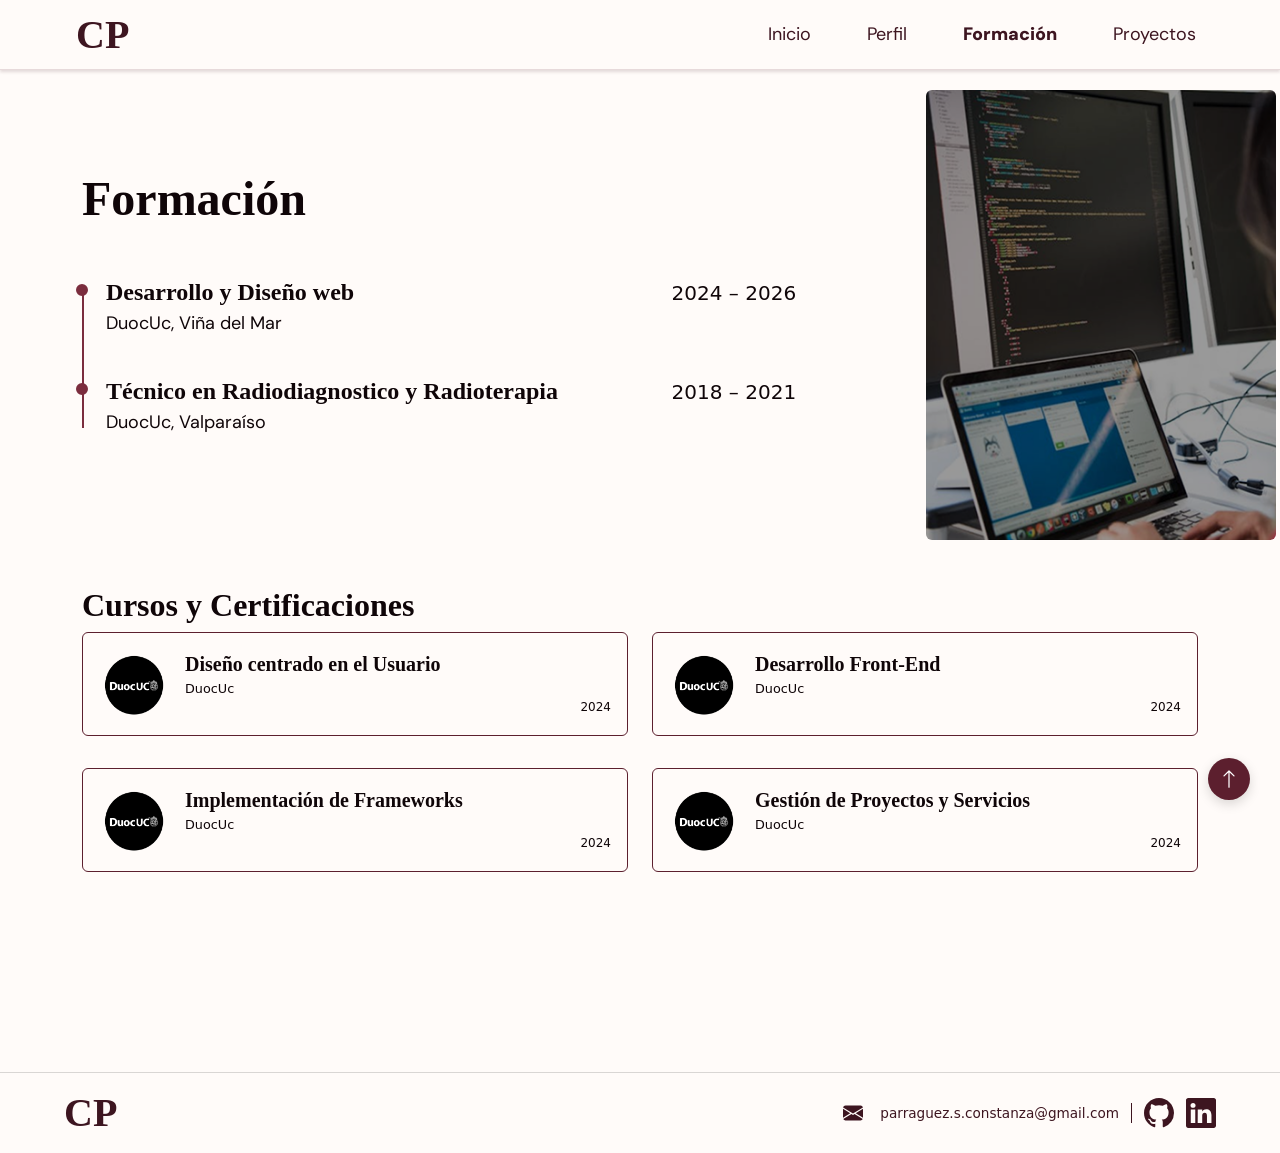
==== commit 7ead5940: "detalles" ====
--- a/formacion.html
+++ b/formacion.html
@@ -37,10 +37,10 @@
             </div>
             </nav>
     </header>
-    <body>
-        <div class="formacion margen">
-            <h1 class="separador-navbar">Formación</h1>
-            <div class="trayectoria">
+    <main>
+        <div class="formacion">
+            <div class="trayectoria container-xl">
+                <h1 class="separador-navbar">Formación</h1>
                 <div class="row ">
                     <div class="col-7">
                         <div class="timeline titulo-contenido">
@@ -78,9 +78,9 @@
                 </div>
             </div>
 
-            <div class="cursos diferente-contenido">
+            <div class="cursos diferente-contenido container-xl">
                 <h2>Cursos y Certificaciones</h2>
-                <div class="row">
+                <div class="row gy-3">
                     <div class="col-md-6">
                         <div class="curso-card">
                             <div class="curso-card__img">
@@ -106,7 +106,7 @@
                         </div>
                     </div>
                 </div>
-                <div class="row">
+                <div class="row gy-3">
                     <div class="col-md-6">
                         <div class="curso-card">
                             <div class="curso-card__img">
@@ -134,7 +134,7 @@
                 </div>
             </div>
         </div>
-    </body>
+    </main>
     <footer class="footer separador-footer">
         <div class="footer-inner">
             <span class="footer-logo">CP</span>
--- a/assets/scss/mi-estilo.css
+++ b/assets/scss/mi-estilo.css
@@ -1,31 +1,31 @@
 @charset "UTF-8";
 body h1 {
-  font-family: "Playfair Display", serif;
+  font-family: "Noto Serif", serif;
   font-size: 3rem;
   font-weight: 800;
   color: #0F0508;
 }
 body h2 {
-  font-family: "Playfair Display", serif;
+  font-family: "Noto Serif", serif;
   font-size: 2rem;
   font-weight: 800;
   color: #0F0508;
 }
 body h3 {
-  font-family: "Playfair Display", serif;
+  font-family: "Noto Serif", serif;
   font-size: 1.5rem;
   font-weight: 700;
   color: #0F0508;
 }
 body h4 {
-  font-family: "Playfair Display", serif;
+  font-family: "Noto Serif", serif;
   font-size: 1.25rem;
   font-weight: 600;
   color: #0F0508;
 }
 body p {
   font-family: "DM Sans", sans-serif;
-  font-size: 1.25rem;
+  font-size: 1.125rem;
   color: #0F0508;
 }
 
@@ -127,6 +127,22 @@
 .banner .banner-content h1, .banner .banner-content p {
   color: #ffffff !important;
 }
+@media (max-width: 768px) {
+  .banner .banner-content {
+    padding: 60px 0;
+  }
+  .banner .banner-content .bajada-de-titulo {
+    font-size: 28px;
+  }
+}
+@media (max-width: 576px) {
+  .banner .banner-content {
+    padding: 40px 0;
+  }
+  .banner .banner-content .bajada-de-titulo {
+    font-size: 22px;
+  }
+}
 
 ul, li {
   list-style: none;
@@ -169,13 +185,19 @@
 @media (max-width: 1280px) {
   .flow_banner .list > li {
     font-size: 16px;
-    padding: 10px;
-  }
-}
-@media (max-width: 767px) {
+    padding: 40px;
+  }
+}
+@media (max-width: 768px) {
   .flow_banner .list > li {
-    font-size: 14px;
-    padding: 5px;
+    font-size: 15px;
+    padding: 40px;
+  }
+}
+@media (max-width: 576px) {
+  .flow_banner .list > li {
+    font-size: 13px;
+    padding: 50px;
   }
 }
 .botones-banner {
@@ -204,6 +226,13 @@
   border: 2px solid #EBECE9;
   text-decoration: none;
 }
+@media (max-width: 576px) {
+  .botones-banner {
+    flex-direction: column;
+    align-items: center;
+    gap: 10px;
+  }
+}
 
 .info-banner {
   display: flex;
@@ -211,10 +240,27 @@
   gap: 20px;
   margin-top: 45px;
 }
+@media (max-width: 576px) {
+  .info-banner {
+    gap: 12px;
+    margin-top: 24px;
+  }
+}
 
 .margen {
   margin: 0 auto;
-  width: 90%;
+  width: 85%;
+  max-width: 1400px;
+}
+@media (max-width: 768px) {
+  .margen {
+    width: 92%;
+  }
+}
+@media (max-width: 576px) {
+  .margen {
+    width: 95%;
+  }
 }
 
 .proyecto-destacado {
@@ -240,6 +286,34 @@
   -o-object-position: top;
      object-position: top;
 }
+@media (max-width: 768px) {
+  .proyecto-destacado .row {
+    display: flex;
+    flex-direction: column;
+  }
+  .proyecto-destacado .col-5 {
+    order: 2;
+  }
+  .proyecto-destacado .col-7 {
+    order: 1;
+  }
+  .proyecto-destacado .col-5, .proyecto-destacado .col-7 {
+    width: 100% !important;
+    max-width: 100% !important;
+    flex: 0 0 100% !important;
+  }
+  .proyecto-destacado .laptop-wrapper {
+    margin-top: 30px;
+    max-width: 500px;
+    margin-left: auto;
+    margin-right: auto;
+  }
+}
+@media (max-width: 576px) {
+  .proyecto-destacado {
+    width: 95%;
+  }
+}
 
 .tecno-tags-home {
   display: flex;
@@ -259,12 +333,13 @@
 
 .timeline-cards {
   display: flex;
-  gap: 24px;
-}
-
-.timeline-cards {
-  display: flex;
   gap: 10px;
+}
+@media (max-width: 768px) {
+  .timeline-cards {
+    flex-direction: column;
+    gap: 16px;
+  }
 }
 
 .timeline-card {
@@ -274,6 +349,16 @@
   overflow: hidden;
   cursor: pointer;
   min-height: 300px;
+}
+@media (max-width: 768px) {
+  .timeline-card {
+    min-height: 260px;
+  }
+}
+@media (max-width: 576px) {
+  .timeline-card {
+    min-height: 220px;
+  }
 }
 .timeline-card img {
   position: absolute;
@@ -314,6 +399,16 @@
   transform: translateY(0);
   transition: opacity 0.4s ease, transform 0.4s ease;
 }
+@media (max-width: 768px) {
+  .timeline-card .card-contenido h3 {
+    font-size: 22px;
+  }
+}
+@media (max-width: 576px) {
+  .timeline-card .card-contenido h3 {
+    font-size: 18px;
+  }
+}
 .timeline-card .card-contenido .texto-tens, .timeline-card .card-contenido .texto-dev {
   font-size: 16px;
   opacity: 0;
@@ -321,6 +416,11 @@
   transition: opacity 0.4s ease 0.1s, transform 0.4s ease 0.1s;
   margin: 0;
   color: #ffffff;
+}
+@media (max-width: 576px) {
+  .timeline-card .card-contenido .texto-tens, .timeline-card .card-contenido .texto-dev {
+    font-size: 14px;
+  }
 }
 .timeline-card .card-año {
   position: absolute;
@@ -332,6 +432,11 @@
   left: 20px;
   transition: all 0.4s ease;
 }
+@media (max-width: 576px) {
+  .timeline-card .card-año {
+    font-size: 24px;
+  }
+}
 .timeline-card:hover img {
   transform: scale(1.05);
 }
@@ -367,15 +472,42 @@
   color: #5C1F2E;
   flex-shrink: 0;
 }
+@media (max-width: 768px) {
+  .timeline-flecha {
+    justify-content: center;
+    font-size: 2rem;
+    transform: rotate(90deg);
+  }
+}
 
 .contendor-contacto {
-  background-color: #5C1F2E;
+  position: relative;
+  overflow: hidden;
+  isolation: isolate;
   display: block;
   justify-content: center;
   text-align: center;
   color: #fff !important;
   padding: 42px 0;
-  border-radius: 10px;
+}
+.contendor-contacto .video-fondo {
+  position: absolute;
+  inset: 0;
+  width: 100%;
+  height: 100%;
+  -o-object-fit: cover;
+     object-fit: cover;
+  z-index: 0;
+}
+.contendor-contacto .video-overlay {
+  position: absolute;
+  inset: 0;
+  background: rgba(61, 21, 32, 0.9);
+  z-index: 1;
+}
+.contendor-contacto h2, .contendor-contacto p, .contendor-contacto .info-contacto, .contendor-contacto .boton, .contendor-contacto .d-flex {
+  position: relative;
+  z-index: 2;
 }
 .contendor-contacto h2 {
   color: #fff !important;
@@ -384,16 +516,40 @@
   font-size: 24px;
   color: #fff !important;
 }
+@media (max-width: 768px) {
+  .contendor-contacto .texto-contacto {
+    font-size: 20px;
+  }
+}
+@media (max-width: 576px) {
+  .contendor-contacto .texto-contacto {
+    font-size: 16px;
+  }
+}
 .contendor-contacto .info-contacto {
   display: flex;
   justify-content: center;
   align-items: center;
   gap: 16px;
+}
+@media (max-width: 576px) {
+  .contendor-contacto .info-contacto {
+    gap: 12px;
+  }
+  .contendor-contacto .info-contacto .separador {
+    width: 40px;
+    height: 1px;
+  }
 }
 .contendor-contacto .info-contacto p {
   font-size: 16px;
   font-weight: 300;
   margin: 0;
+}
+@media (max-width: 576px) {
+  .contendor-contacto .info-contacto p {
+    font-size: 16px;
+  }
 }
 .contendor-contacto .info-contacto svg {
   cursor: pointer;
@@ -421,13 +577,18 @@
   box-shadow: 0 4px 12px rgba(61, 21, 32, 0.25);
   margin-left: 35px;
 }
-
-.iconos {
-  display: flex;
-  justify-content: center;
-  align-items: center;
-  margin-top: 10px;
-  gap: 25px;
+@media (max-width: 768px) {
+  .foto-perfil {
+    margin-left: 0;
+    max-width: 220px;
+    margin: 0 auto;
+    display: block;
+  }
+}
+@media (max-width: 576px) {
+  .foto-perfil {
+    max-width: 180px;
+  }
 }
 
 .habilidades-caja {
@@ -445,11 +606,24 @@
   text-align: center;
   margin: 0;
 }
+@media (max-width: 768px) {
+  .habilidades-caja {
+    max-width: 100%;
+    height: auto;
+    min-height: 200px;
+  }
+}
 
 .habilidades-iconos {
   display: flex;
   flex-wrap: wrap;
   gap: 16px;
+}
+@media (max-width: 576px) {
+  .habilidades-iconos {
+    gap: 12px;
+    justify-content: center;
+  }
 }
 
 .habilidades-item {
@@ -464,17 +638,37 @@
   -o-object-fit: contain;
      object-fit: contain;
 }
+@media (max-width: 576px) {
+  .habilidades-item img {
+    width: 32px;
+    height: 32px;
+  }
+}
 .habilidades-item span {
   font-size: 0.875rem;
   text-align: center;
   font-family: "DM Sans", sans-serif;
   font-weight: 300;
 }
+@media (max-width: 576px) {
+  .habilidades-item span {
+    font-size: 0.75rem;
+  }
+}
 
 .tags-habilidades-blandas {
   position: relative;
   height: 266px;
   width: 100%;
+}
+@media (max-width: 768px) {
+  .tags-habilidades-blandas {
+    height: auto;
+    display: flex;
+    flex-wrap: wrap;
+    gap: 10px;
+    padding: 16px 0;
+  }
 }
 
 .tag-hb {
@@ -489,6 +683,13 @@
   white-space: nowrap;
   animation: respirar 3s ease-in-out infinite;
 }
+@media (max-width: 768px) {
+  .tag-hb {
+    position: static;
+    font-size: 13px;
+    animation: none;
+  }
+}
 
 .t1 {
   top: 10%;
@@ -532,19 +733,6 @@
   animation-delay: 2.4s;
 }
 
-@media (max-width: 768px) {
-  .tags-contenedor {
-    height: auto;
-    display: flex;
-    flex-wrap: wrap;
-    gap: 10px;
-    padding: 16px;
-  }
-  .tag {
-    position: static;
-    font-size: 13px;
-  }
-}
 @keyframes respirar {
   0%, 100% {
     transform: scale(1);
@@ -553,6 +741,79 @@
     transform: scale(1.06);
   }
 }
+.contendor-contacto-perfil {
+  overflow: hidden;
+}
+.contendor-contacto-perfil .col-izquierdo {
+  background-color: #3D1520;
+  color: #fff;
+  padding: 42px 48px;
+  text-align: left;
+}
+@media (max-width: 768px) {
+  .contendor-contacto-perfil .col-izquierdo {
+    padding: 36px 32px;
+    text-align: center;
+  }
+}
+.contendor-contacto-perfil .col-video {
+  position: relative;
+  min-height: 300px;
+}
+.contendor-contacto-perfil .col-video .video-fondo {
+  position: absolute;
+  inset: 0;
+  width: 100%;
+  height: 100%;
+  -o-object-fit: cover;
+     object-fit: cover;
+}
+@media (max-width: 767px) {
+  .contendor-contacto-perfil .col-video {
+    display: none;
+  }
+}
+.contendor-contacto-perfil h2 {
+  color: #fff !important;
+  margin-bottom: 12px;
+}
+.contendor-contacto-perfil .texto-contacto {
+  font-size: 18px;
+  color: #fff !important;
+  margin-bottom: 4px;
+}
+@media (max-width: 768px) {
+  .contendor-contacto-perfil .texto-contacto {
+    font-size: 16px;
+  }
+}
+.contendor-contacto-perfil .titulo-contenido {
+  margin-top: 24px;
+}
+.contendor-contacto-perfil .info-contacto {
+  display: flex;
+  align-items: center;
+  gap: 14px;
+  flex-wrap: wrap;
+}
+.contendor-contacto-perfil .info-contacto p {
+  font-size: 15px;
+  font-weight: 300;
+  margin: 0;
+}
+.contendor-contacto-perfil .info-contacto svg {
+  cursor: pointer;
+  transition: opacity 0.2s ease;
+}
+.contendor-contacto-perfil .info-contacto svg:hover {
+  opacity: 0.7;
+}
+.contendor-contacto-perfil .info-contacto .separador {
+  width: 1px;
+  height: 24px;
+  background-color: rgba(255, 255, 255, 0.4);
+}
+
 .timeline {
   position: relative;
   padding-left: 1.5rem;
@@ -589,11 +850,27 @@
   align-items: flex-start;
   gap: 1rem;
 }
+@media (max-width: 767px) {
+  .timeline__info {
+    flex-direction: column;
+    gap: 0.25rem;
+  }
+}
 .timeline__left h3 {
   margin: 0 0 0.2rem;
 }
+@media (max-width: 767px) {
+  .timeline__left h3 {
+    font-size: 1rem;
+  }
+}
 .timeline__left p {
   margin: 0;
+}
+@media (max-width: 767px) {
+  .timeline__left p {
+    font-size: 0.875rem;
+  }
 }
 .timeline__fecha {
   font-size: 1.25rem;
@@ -601,6 +878,12 @@
   white-space: nowrap;
   padding-top: 2px;
   font-weight: 500;
+}
+@media (max-width: 767px) {
+  .timeline__fecha {
+    font-size: 0.8rem;
+    padding-top: 0;
+  }
 }
 
 .trayectoria {
@@ -620,7 +903,7 @@
     top: 0;
     right: 0;
     width: 100%;
-    height: 350px;
+    height: 280px;
     padding: 0;
   }
   .trayectoria .col-3 img {
@@ -641,7 +924,7 @@
   }
   .trayectoria .col-3 {
     position: absolute;
-    top: -110px;
+    top: -80px;
     right: -11%;
     width: 409px;
     height: auto;
@@ -660,10 +943,23 @@
 }
 
 .cursos .row {
-  margin-bottom: 1rem;
+  row-gap: 1rem;
 }
 .cursos .row:last-child {
   margin-bottom: 0;
+}
+@media (max-width: 767px) {
+  .cursos .row {
+    margin-bottom: 0;
+  }
+}
+.cursos .row + .row {
+  margin-top: 1rem;
+}
+@media (max-width: 767px) {
+  .cursos .row + .row {
+    margin-top: 0;
+  }
 }
 
 .curso-card {
@@ -675,6 +971,12 @@
   padding: 1rem;
   height: 100%;
 }
+@media (max-width: 767px) {
+  .curso-card {
+    height: auto;
+    margin-bottom: 0;
+  }
+}
 .curso-card__img {
   width: 70px;
   height: 70px;
@@ -691,6 +993,13 @@
      object-position: center;
   display: block;
 }
+@media (max-width: 767px) {
+  .curso-card__img {
+    width: 50px;
+    height: 50px;
+    min-width: 40px;
+  }
+}
 .curso-card__info {
   display: flex;
   flex-direction: column;
@@ -698,6 +1007,11 @@
 }
 .curso-card__info h4 {
   margin: 0 0 0.2rem;
+}
+@media (max-width: 767px) {
+  .curso-card__info h4 {
+    font-size: 0.9rem;
+  }
 }
 .curso-card__inst {
   font-size: 0.8rem;
@@ -718,6 +1032,11 @@
   margin-bottom: 2rem;
   justify-content: center;
 }
+@media (max-width: 767px) {
+  .proyectos-filtros {
+    display: none;
+  }
+}
 .proyectos-filtros .filtro {
   background: transparent;
   border: none;
@@ -738,10 +1057,42 @@
   color: #ffffff;
 }
 
+.proyectos-filtros-movil {
+  display: none;
+  margin-bottom: 2rem;
+}
+@media (max-width: 767px) {
+  .proyectos-filtros-movil {
+    display: block;
+  }
+}
+.proyectos-filtros-movil .filtro-select {
+  width: 100%;
+  padding: 0.6rem 1rem;
+  border: 1px solid #5C1F2E;
+  border-radius: 6px;
+  font-family: "DM Sans", sans-serif;
+  font-size: 0.95rem;
+  color: #0F0508;
+  background-color: transparent;
+  -moz-appearance: none;
+       appearance: none;
+  -webkit-appearance: none;
+  background-image: url("data:image/svg+xml,%3Csvg xmlns='http://www.w3.org/2000/svg' width='12' height='12' viewBox='0 0 12 12'%3E%3Cpath fill='%237B2D3E' d='M6 8L1 3h10z'/%3E%3C/svg%3E");
+  background-repeat: no-repeat;
+  background-position: right 1rem center;
+  cursor: pointer;
+}
+.proyectos-filtros-movil .filtro-select:focus {
+  outline: none;
+  border-color: #7B2D3E;
+}
+
 .proyectos .proyecto-card {
   display: flex;
   flex-direction: column;
   gap: 0.75rem;
+  height: 100%;
 }
 .proyectos .proyecto-imagen {
   width: 100%;
@@ -756,16 +1107,28 @@
   display: block;
   transition: transform 0.4s ease;
 }
+@media (max-width: 767px) {
+  .proyectos .proyecto-imagen img {
+    height: 200px;
+  }
+}
 .proyectos .proyecto-imagen img:hover {
   transform: scale(1.02);
 }
 .proyectos .titulo-enlace {
   display: flex;
   justify-content: space-between;
+  align-items: flex-start;
   padding: 0 0.25rem;
+  gap: 0.5rem;
 }
 .proyectos .nombre-proyecto {
   padding: 0;
+}
+@media (max-width: 767px) {
+  .proyectos .nombre-proyecto h3 {
+    font-size: 1rem;
+  }
 }
 .proyectos .nombre-proyecto span {
   font-family: "DM Sans", sans-serif;
@@ -796,6 +1159,14 @@
   justify-content: space-between;
   align-items: flex-end;
   margin-bottom: 1.5rem;
+  flex-wrap: wrap;
+  gap: 1rem;
+}
+@media (max-width: 576px) {
+  .titulo-single {
+    flex-direction: column;
+    align-items: flex-start;
+  }
 }
 .titulo-single .nombre-proyecto-single span {
   font-family: "DM Sans", sans-serif;
@@ -929,10 +1300,59 @@
   padding: 0.45rem 1.1rem;
   font-weight: 500;
 }
-
-.img-banner-single {
-  width: 100%;
-  border-radius: 8px;
+@media (max-width: 576px) {
+  .titulo-single .botones-single {
+    width: 100%;
+  }
+  .titulo-single .botones-single a {
+    flex: 1;
+    justify-content: center;
+  }
+}
+
+.banner-single {
+  max-width: 1400px;
+  margin: 0 auto;
+}
+
+.fila-banner {
+  width: 100%;
+}
+
+.col-img-single {
+  padding-left: 0;
+  margin-left: calc(-1 * 8%);
+  width: calc(66.66% + 8%);
+}
+@media (max-width: 768px) {
+  .col-img-single {
+    margin-left: 0;
+    width: 100%;
+  }
+}
+.col-img-single .img-banner-single {
+  width: 100%;
+  height: 450px;
+  -o-object-fit: cover;
+     object-fit: cover;
+  -o-object-position: center;
+     object-position: center;
+  display: block;
+}
+@media (max-width: 768px) {
+  .col-img-single .img-banner-single {
+    height: 280px;
+  }
+}
+
+.col-ficha-single {
+  padding-left: 2rem;
+  padding-right: 8%;
+}
+@media (max-width: 768px) {
+  .col-ficha-single {
+    padding: 1.5rem;
+  }
 }
 
 .ficha-tecnica .ficha-tabla {
@@ -1019,6 +1439,21 @@
   transform: scale(1.03);
 }
 
+.descripcion-rol-single .row {
+  align-items: stretch;
+}
+.descripcion-rol-single [class*=col] {
+  display: flex;
+}
+.descripcion-rol-single .bloque-descripcion,
+.descripcion-rol-single .bloque-rol {
+  border: 1px solid #5C1F2E;
+  border-radius: 6px;
+  padding: 8px 10px;
+  height: 100%;
+  width: 100%;
+}
+
 body {
   padding: 0;
   box-sizing: border-box;
@@ -1072,7 +1507,7 @@
 }
 
 .logo {
-  font-family: "Playfair Display", serif;
+  font-family: "Noto Serif", serif;
   font-size: 2.5rem;
   font-weight: 800;
   color: #3D1520;
@@ -1188,7 +1623,7 @@
   align-items: center;
 }
 .footer .footer-logo {
-  font-family: "Playfair Display", serif;
+  font-family: "Noto Serif", serif;
   font-size: 2.5rem;
   font-weight: 800;
   color: #3D1520;
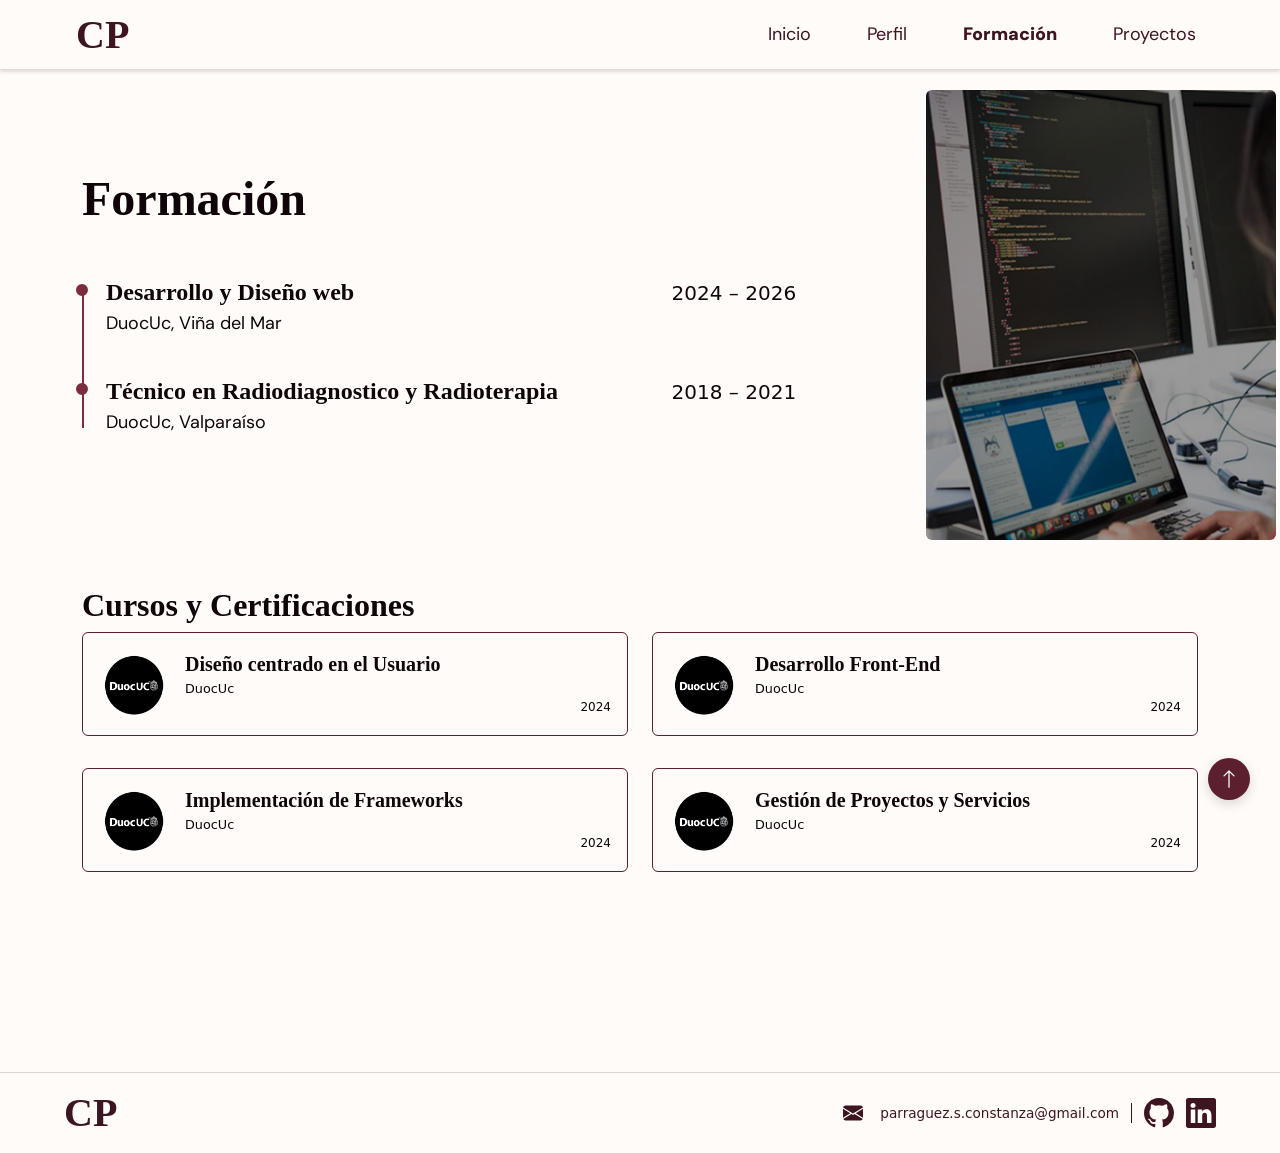
==== commit 01fa89d0: "detalles x2" ====
--- a/formacion.html
+++ b/formacion.html
@@ -8,6 +8,7 @@
     <link rel="preconnect" href="https://fonts.googleapis.com">
     <link rel="preconnect" href="https://fonts.gstatic.com" crossorigin>
     <link href="https://fonts.googleapis.com/css2?family=DM+Sans:ital,opsz,wght@0,9..40,100..1000;1,9..40,100..1000&family=Playfair+Display:ital,wght@0,400..900;1,400..900&display=swap" rel="stylesheet">
+    <link rel="stylesheet" href="https://unpkg.com/aos@2.3.1/dist/aos.css" />
     <link rel="stylesheet" href="assets/scss/mi-estilo.css">
 </head>
 <body>
@@ -30,19 +31,19 @@
                     <a class="nav-link active" href="formacion.html">Formación</a>
                     </li>
                     <li class="nav-item">
-                    <a class="nav-link"  href="proyectos.html" >Proyectos</a>
+                    <a class="nav-link" href="proyectos.html">Proyectos</a>
                     </li>
                 </ul>
                 </div>
             </div>
-            </nav>
+        </nav>
     </header>
     <main>
         <div class="formacion">
             <div class="trayectoria container-xl">
-                <h1 class="separador-navbar">Formación</h1>
-                <div class="row ">
-                    <div class="col-7">
+                <h1 class="separador-navbar" data-aos="fade-up">Formación</h1>
+                <div class="row">
+                    <div class="col-7" data-aos="fade-right">
                         <div class="timeline titulo-contenido">
                             <div class="timeline__item">
                                 <span class="timeline__dot"></span>
@@ -54,7 +55,6 @@
                                     <div class="col-1">
                                         <span class="timeline__fecha">2024 – 2026</span>
                                     </div>
-                                    
                                 </div>
                             </div>
                             <div class="timeline__item">
@@ -67,21 +67,20 @@
                                     <div class="col-1">
                                         <span class="timeline__fecha">2018 – 2021</span>
                                     </div>
-                                    
                                 </div>
                             </div>
                         </div>
                     </div>
-                    <div class="col-3">
+                    <div class="col-3" data-aos="fade-left" data-aos-delay="150">
                         <img src="assets/img/formacion.png" alt="Formación">
                     </div>
                 </div>
             </div>
 
             <div class="cursos diferente-contenido container-xl">
-                <h2>Cursos y Certificaciones</h2>
+                <h2 data-aos="fade-up">Cursos y Certificaciones</h2>
                 <div class="row gy-3">
-                    <div class="col-md-6">
+                    <div class="col-md-6" data-aos="fade-right">
                         <div class="curso-card">
                             <div class="curso-card__img">
                                 <img src="assets/img/duoc_fondo-gris.png" alt="">
@@ -93,7 +92,7 @@
                             </div>
                         </div>
                     </div>
-                    <div class="col-md-6">
+                    <div class="col-md-6" data-aos="fade-left" data-aos-delay="150">
                         <div class="curso-card">
                             <div class="curso-card__img">
                                 <img src="assets/img/duoc_fondo-gris.png" alt="">
@@ -107,7 +106,7 @@
                     </div>
                 </div>
                 <div class="row gy-3">
-                    <div class="col-md-6">
+                    <div class="col-md-6" data-aos="fade-right">
                         <div class="curso-card">
                             <div class="curso-card__img">
                                 <img src="assets/img/duoc_fondo-gris.png" alt="">
@@ -119,16 +118,16 @@
                             </div>
                         </div>
                     </div>
-                    <div class="col-md-6">
+                    <div class="col-md-6" data-aos="fade-left" data-aos-delay="150">
                         <div class="curso-card">
                             <div class="curso-card__img">
                                 <img src="assets/img/duoc_fondo-gris.png" alt="">
                             </div>
-                                <div class="curso-card__info">
-                                    <h4>Gestión de Proyectos y Servicios</h4>
-                                    <span class="curso-card__inst">DuocUc</span>
-                                    <span class="curso-card__anio">2024</span>
-                                </div>
+                            <div class="curso-card__info">
+                                <h4>Gestión de Proyectos y Servicios</h4>
+                                <span class="curso-card__inst">DuocUc</span>
+                                <span class="curso-card__anio">2024</span>
+                            </div>
                         </div>
                     </div>
                 </div>
@@ -143,9 +142,7 @@
                     <path d="M.05 3.555A2 2 0 0 1 2 2h12a2 2 0 0 1 1.95 1.555L8 8.414zM0 4.697v7.104l5.803-3.558zM6.761 8.83l-6.57 4.027A2 2 0 0 0 2 14h12a2 2 0 0 0 1.808-1.144l-6.57-4.027L8 9.586zm3.436-.586L16 11.801V4.697z"/>
                 </svg>
                 <span>parraguez.s.constanza@gmail.com</span>
-
                 <div class="separador"></div>
-
                 <svg xmlns="http://www.w3.org/2000/svg" width="30" height="30" fill="currentColor" class="bi bi-github" viewBox="0 0 16 16">
                     <path d="M8 0C3.58 0 0 3.58 0 8c0 3.54 2.29 6.53 5.47 7.59.4.07.55-.17.55-.38 0-.19-.01-.82-.01-1.49-2.01.37-2.53-.49-2.69-.94-.09-.23-.48-.94-.82-1.13-.28-.15-.68-.52-.01-.53.63-.01 1.08.58 1.23.82.72 1.21 1.87.87 2.33.66.07-.52.28-.87.51-1.07-1.78-.2-3.64-.89-3.64-3.95 0-.87.31-1.59.82-2.15-.08-.2-.36-1.02.08-2.12 0 0 .67-.21 2.2.82.64-.18 1.32-.27 2-.27s1.36.09 2 .27c1.53-1.04 2.2-.82 2.2-.82.44 1.1.16 1.92.08 2.12.51.56.82 1.27.82 2.15 0 3.07-1.87 3.75-3.65 3.95.29.25.54.73.54 1.48 0 1.07-.01 1.93-.01 2.2 0 .21.15.46.55.38A8.01 8.01 0 0 0 16 8c0-4.42-3.58-8-8-8"/>
                 </svg>
@@ -164,6 +161,10 @@
     </button>
 
     <script src="https://cdn.jsdelivr.net/npm/bootstrap@5.3.8/dist/js/bootstrap.bundle.min.js" integrity="sha384-FKyoEForCGlyvwx9Hj09JcYn3nv7wiPVlz7YYwJrWVcXK/BmnVDxM+D2scQbITxI" crossorigin="anonymous"></script>
+    <script src="https://unpkg.com/aos@2.3.1/dist/aos.js"></script>
+    <script>
+      AOS.init({ once: false, duration: 700, easing: 'ease-out' });
+    </script>
     <script src="assets/js/script.js"></script>
 </body>
 </html>
--- a/assets/scss/mi-estilo.css
+++ b/assets/scss/mi-estilo.css
@@ -1,32 +1,82 @@
 @charset "UTF-8";
 body h1 {
-  font-family: "Noto Serif", serif;
-  font-size: 3rem;
-  font-weight: 800;
-  color: #0F0508;
-}
-body h2 {
   font-family: "Noto Serif", serif;
   font-size: 2rem;
   font-weight: 800;
   color: #0F0508;
 }
+@media (min-width: 768px) {
+  body h1 {
+    font-size: 2.5rem;
+  }
+}
+@media (min-width: 992px) {
+  body h1 {
+    font-size: 3rem;
+  }
+}
+body h2 {
+  font-family: "Noto Serif", serif;
+  font-size: 1.5rem;
+  font-weight: 800;
+  color: #0F0508;
+}
+@media (min-width: 768px) {
+  body h2 {
+    font-size: 1.75rem;
+  }
+}
+@media (min-width: 992px) {
+  body h2 {
+    font-size: 2rem;
+  }
+}
 body h3 {
   font-family: "Noto Serif", serif;
-  font-size: 1.5rem;
+  font-size: 1.25rem;
   font-weight: 700;
   color: #0F0508;
 }
+@media (min-width: 768px) {
+  body h3 {
+    font-size: 1.375rem;
+  }
+}
+@media (min-width: 992px) {
+  body h3 {
+    font-size: 1.5rem;
+  }
+}
 body h4 {
   font-family: "Noto Serif", serif;
-  font-size: 1.25rem;
+  font-size: 1.1rem;
   font-weight: 600;
   color: #0F0508;
 }
+@media (min-width: 768px) {
+  body h4 {
+    font-size: 1.175rem;
+  }
+}
+@media (min-width: 992px) {
+  body h4 {
+    font-size: 1.25rem;
+  }
+}
 body p {
   font-family: "DM Sans", sans-serif;
-  font-size: 1.125rem;
+  font-size: 1rem;
   color: #0F0508;
+}
+@media (min-width: 768px) {
+  body p {
+    font-size: 1.0625rem;
+  }
+}
+@media (min-width: 992px) {
+  body p {
+    font-size: 1.125rem;
+  }
 }
 
 @keyframes criss-cross-left {
@@ -263,13 +313,10 @@
   }
 }
 
-.proyecto-destacado {
-  margin: 0 auto;
-  width: 90%;
-}
 .proyecto-destacado .laptop-wrapper {
   position: relative;
-  width: 100%;
+  width: 105%;
+  margin-left: -13%;
 }
 .proyecto-destacado .laptop-wrapper .laptop-img {
   width: 100%;
@@ -322,11 +369,11 @@
   margin-top: 16px;
 }
 .tecno-tags-home .tag {
-  padding: 5px 10px;
+  padding: 3px 8px;
   border-radius: 10px;
   background: #E1C8BA;
   color: #000000;
-  font-size: 16px;
+  font-size: 14px;
   font-family: "DM Sans", sans-serif;
   font-weight: 400;
 }
@@ -1387,11 +1434,11 @@
   margin-top: 0.75rem;
 }
 .tecno-single .tecno-tags-single .tag {
-  padding: 5px 10px;
+  padding: 3px 8px;
   border-radius: 10px;
   background: #E1C8BA;
   color: #000000;
-  font-size: 16px;
+  font-size: 14px;
   font-family: "DM Sans", sans-serif;
   font-weight: 400;
 }
@@ -1511,6 +1558,7 @@
   font-size: 2.5rem;
   font-weight: 800;
   color: #3D1520;
+  text-decoration: none;
 }
 
 .btn-principal {
@@ -1606,11 +1654,11 @@
 }
 .btn-gris:hover::before {
   animation: criss-cross-left 0.8s both alternate;
-  background-color: #3D1520;
+  background-color: #B5464F;
 }
 .btn-gris:hover::after {
   animation: criss-cross-right 0.8s both alternate;
-  background-color: #3D1520;
+  background-color: #B5464F;
 }
 
 .footer {
@@ -1668,4 +1716,145 @@
 .btn-top:hover {
   transform: translateY(-3px);
   opacity: 0.85;
+}
+
+.cp-navbar {
+  backdrop-filter: blur(12px);
+  display: flex;
+  align-items: center;
+  padding: 0 2rem;
+  position: sticky;
+  top: 0;
+  z-index: 1000;
+  height: 70px;
+  border-bottom: 0.5px solid rgba(92, 31, 46, 0.15);
+  padding: 0 5%;
+  box-shadow: 0 2px 3px rgba(61, 21, 32, 0.15);
+}
+
+.cp-nav-inner {
+  max-width: 1100px;
+  width: 100%;
+  margin: 0 auto;
+  display: flex;
+  align-items: center;
+  justify-content: space-between;
+}
+
+.cp-nav-links {
+  display: flex;
+  align-items: center;
+  gap: 0.25rem;
+  list-style: none;
+  margin: 0;
+  padding: 0;
+}
+.cp-nav-links a {
+  display: block;
+  padding: 0.5rem 1rem;
+  color: rgba(240, 230, 211, 0.7);
+  text-decoration: none;
+  letter-spacing: 0.5px;
+  border-radius: 6px;
+  transition: color 0.25s, background 0.25s;
+  position: relative;
+  font-family: "DM Sans", sans-serif;
+  font-size: 18px;
+  font-weight: 400;
+  color: #3D1520;
+}
+.cp-nav-links a:hover {
+  color: #7B2D3E;
+}
+.cp-nav-links a.active {
+  color: #7B2D3E;
+}
+.cp-nav-links a.active::after {
+  content: "";
+  position: absolute;
+  bottom: 4px;
+  left: 50%;
+  transform: translateX(-50%);
+  width: 20px;
+  height: 2px;
+  background: #7B2D3E;
+  border-radius: 2px;
+}
+
+.cp-toggler {
+  display: none;
+  flex-direction: column;
+  gap: 5px;
+  background: none;
+  border: none;
+  cursor: pointer;
+  padding: 8px;
+  border-radius: 6px;
+}
+.cp-toggler:hover {
+  background: rgba(61, 21, 32, 0.2);
+}
+.cp-toggler span {
+  display: block;
+  width: 22px;
+  height: 2px;
+  background: #7B2D3E;
+  border-radius: 2px;
+  transition: all 0.3s;
+  transform-origin: center;
+}
+.cp-toggler.open span:nth-child(1) {
+  transform: translateY(7px) rotate(45deg);
+}
+.cp-toggler.open span:nth-child(2) {
+  opacity: 0;
+  transform: scaleX(0);
+}
+.cp-toggler.open span:nth-child(3) {
+  transform: translateY(-7px) rotate(-45deg);
+}
+
+.cp-mobile-menu {
+  display: none;
+  border-top: 1px solid rgba(61, 21, 32, 0.3);
+  padding: 1rem 1.25rem 1.5rem;
+}
+.cp-mobile-menu.open {
+  display: block;
+}
+.cp-mobile-menu ul {
+  list-style: none;
+  padding: 0;
+  margin: 0;
+  display: flex;
+  flex-direction: column;
+  gap: 0.25rem;
+}
+.cp-mobile-menu a {
+  display: block;
+  padding: 0.75rem 1rem;
+  color: #7B2D3E;
+  text-decoration: none;
+  border-radius: 8px;
+  font-size: 0.95rem;
+  border-left: 2px solid transparent;
+  transition: all 0.2s;
+}
+.cp-mobile-menu a:hover {
+  background: rgba(61, 21, 32, 0.2);
+  border-left-color: #3D1520;
+}
+.cp-mobile-menu a.active {
+  color: #7B2D3E;
+  border-left-color: #7B2D3E;
+  background: rgba(123, 45, 62, 0.08);
+}
+
+@media (max-width: 768px) {
+  .cp-nav-links {
+    display: none;
+  }
+  .cp-toggler {
+    display: flex;
+  }
 }/*# sourceMappingURL=mi-estilo.css.map */
